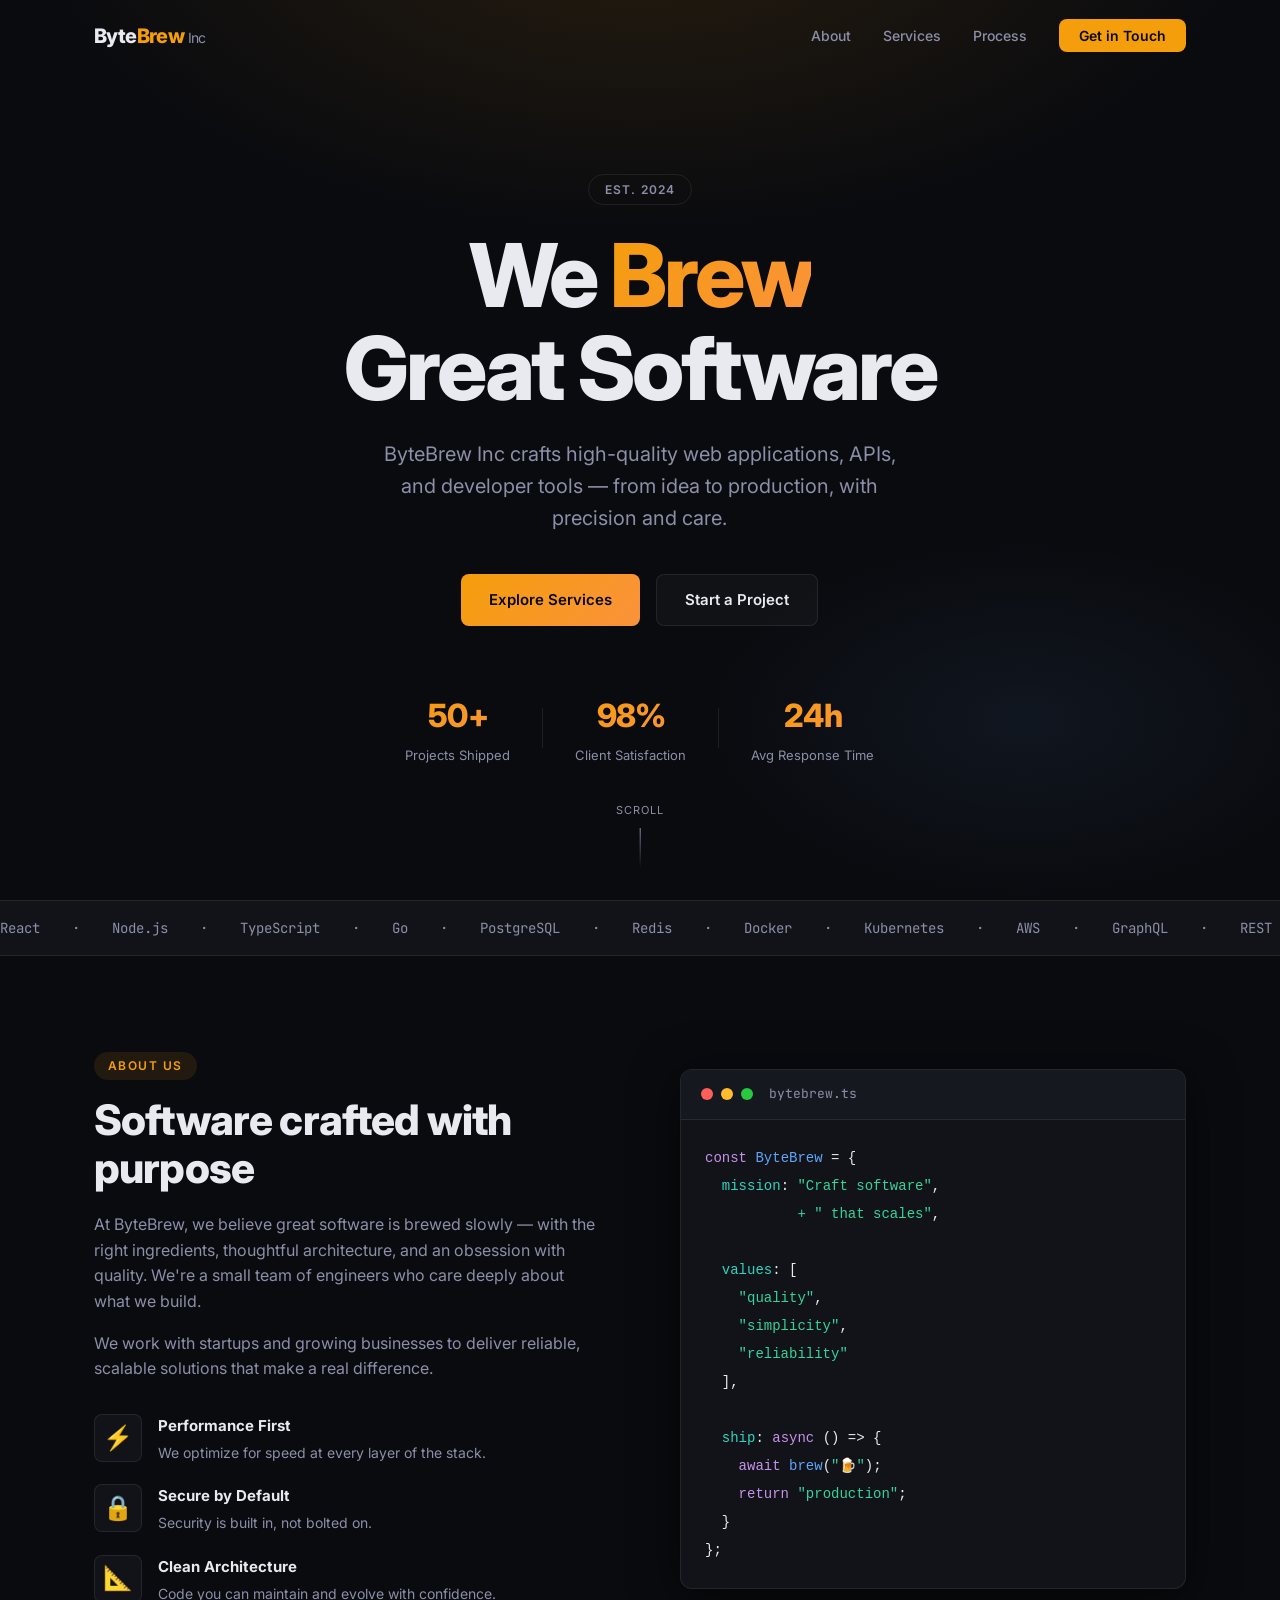
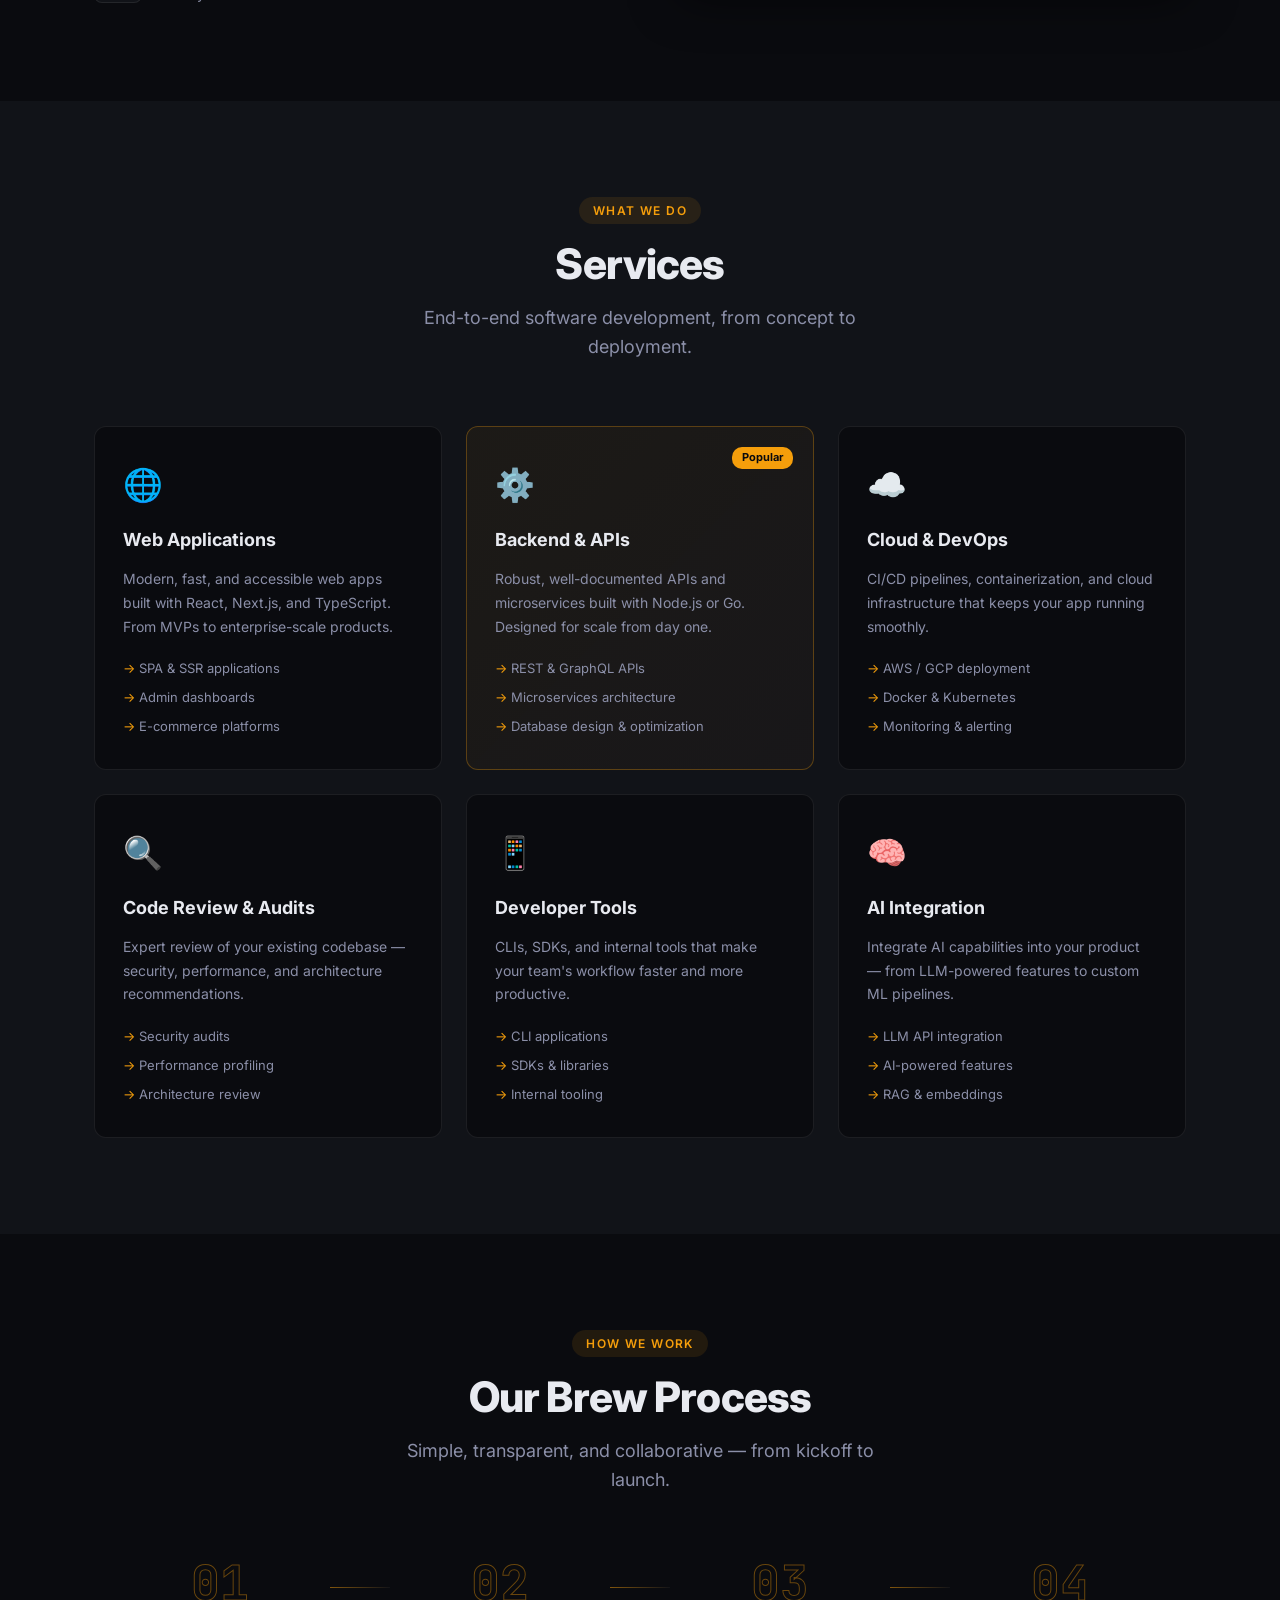
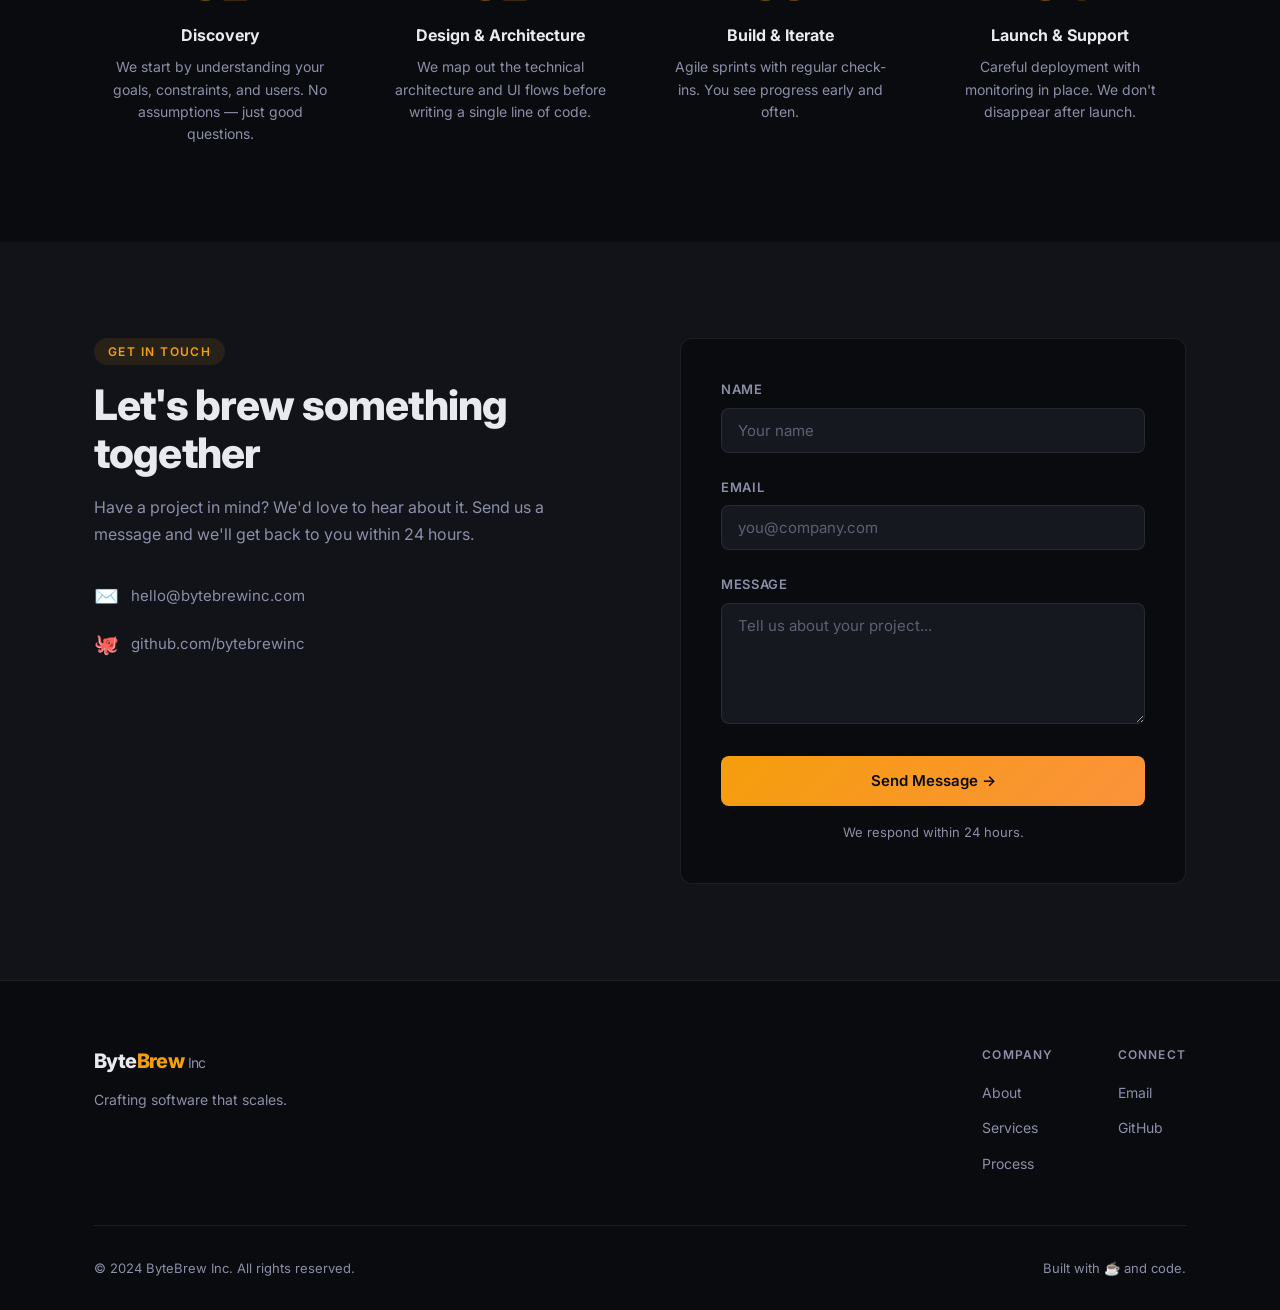
==== index.html @ 9d3415c4 "Add favicon, 404 page, OG tags, sitemap, robots.txt - SVG favicon with ByteBrew B+drop logo - Custom" ====
<!DOCTYPE html>
<html lang="en">
<head>
  <meta charset="UTF-8" />
  <meta name="viewport" content="width=device-width, initial-scale=1.0" />
  <meta name="description" content="ByteBrew Inc — Crafting software that scales. We build modern web applications, APIs, and developer tools." />
  <title>ByteBrew Inc — Crafting Software That Scales</title>

  <!-- Open Graph / Social sharing -->
  <meta property="og:type" content="website" />
  <meta property="og:url" content="https://bytebrewinc.com/" />
  <meta property="og:title" content="ByteBrew Inc — Crafting Software That Scales" />
  <meta property="og:description" content="We build modern web applications, APIs, and developer tools — from idea to production, with precision and care." />
  <meta property="og:image" content="https://bytebrewinc.com/assets/images/og-image.png" />

  <!-- Twitter Card -->
  <meta name="twitter:card" content="summary_large_image" />
  <meta name="twitter:title" content="ByteBrew Inc — Crafting Software That Scales" />
  <meta name="twitter:description" content="We build modern web applications, APIs, and developer tools." />
  <meta name="twitter:image" content="https://bytebrewinc.com/assets/images/og-image.png" />

  <!-- Favicon (inline SVG as data URI) -->
  <link rel="icon" type="image/svg+xml" href="assets/images/favicon.svg" />

  <link rel="preconnect" href="https://fonts.googleapis.com" />
  <link rel="preconnect" href="https://fonts.gstatic.com" crossorigin />
  <link href="https://fonts.googleapis.com/css2?family=Inter:wght@300;400;500;600;700;800&family=JetBrains+Mono:wght@400;500&display=swap" rel="stylesheet" />
  <link rel="stylesheet" href="assets/css/style.css" />
</head>
<body>

  <!-- Navigation -->
  <nav class="nav" id="nav">
    <div class="nav__container">
      <a href="#" class="nav__logo">
        <span class="logo-byte">Byte</span><span class="logo-brew">Brew</span><span class="logo-inc"> Inc</span>
      </a>
      <button class="nav__toggle" id="navToggle" aria-label="Toggle menu">
        <span></span><span></span><span></span>
      </button>
      <ul class="nav__links" id="navLinks">
        <li><a href="#about">About</a></li>
        <li><a href="#services">Services</a></li>
        <li><a href="#process">Process</a></li>
        <li><a href="#contact" class="nav__cta">Get in Touch</a></li>
      </ul>
    </div>
  </nav>

  <!-- Hero -->
  <section class="hero" id="hero">
    <div class="hero__bg"></div>
    <div class="hero__container">
      <div class="hero__badge">Est. 2024</div>
      <h1 class="hero__title">
        We <span class="gradient-text">Brew</span><br />
        Great Software
      </h1>
      <p class="hero__subtitle">
        ByteBrew Inc crafts high-quality web applications, APIs, and developer
        tools — from idea to production, with precision and care.
      </p>
      <div class="hero__actions">
        <a href="#services" class="btn btn--primary">Explore Services</a>
        <a href="#contact" class="btn btn--ghost">Start a Project</a>
      </div>
      <div class="hero__stats">
        <div class="stat">
          <span class="stat__value">50+</span>
          <span class="stat__label">Projects Shipped</span>
        </div>
        <div class="stat__divider"></div>
        <div class="stat">
          <span class="stat__value">98%</span>
          <span class="stat__label">Client Satisfaction</span>
        </div>
        <div class="stat__divider"></div>
        <div class="stat">
          <span class="stat__value">24h</span>
          <span class="stat__label">Avg Response Time</span>
        </div>
      </div>
    </div>
    <div class="hero__scroll">
      <span>Scroll</span>
      <div class="scroll-line"></div>
    </div>
  </section>

  <!-- Marquee -->
  <div class="marquee">
    <div class="marquee__track">
      <span>React</span><span>·</span>
      <span>Node.js</span><span>·</span>
      <span>TypeScript</span><span>·</span>
      <span>Go</span><span>·</span>
      <span>PostgreSQL</span><span>·</span>
      <span>Redis</span><span>·</span>
      <span>Docker</span><span>·</span>
      <span>Kubernetes</span><span>·</span>
      <span>AWS</span><span>·</span>
      <span>GraphQL</span><span>·</span>
      <span>REST APIs</span><span>·</span>
      <span>Next.js</span><span>·</span>
      <span>React</span><span>·</span>
      <span>Node.js</span><span>·</span>
      <span>TypeScript</span><span>·</span>
      <span>Go</span><span>·</span>
      <span>PostgreSQL</span><span>·</span>
      <span>Redis</span><span>·</span>
      <span>Docker</span><span>·</span>
      <span>Kubernetes</span><span>·</span>
      <span>AWS</span><span>·</span>
      <span>GraphQL</span><span>·</span>
      <span>REST APIs</span><span>·</span>
      <span>Next.js</span><span>·</span>
    </div>
  </div>

  <!-- About -->
  <section class="about section" id="about">
    <div class="container">
      <div class="about__grid">
        <div class="about__content">
          <div class="section-tag">About Us</div>
          <h2 class="section-title">Software crafted with purpose</h2>
          <p class="about__text">
            At ByteBrew, we believe great software is brewed slowly — with the right
            ingredients, thoughtful architecture, and an obsession with quality. We're
            a small team of engineers who care deeply about what we build.
          </p>
          <p class="about__text">
            We work with startups and growing businesses to deliver reliable, scalable
            solutions that make a real difference.
          </p>
          <div class="about__values">
            <div class="value">
              <div class="value__icon">⚡</div>
              <div>
                <strong>Performance First</strong>
                <p>We optimize for speed at every layer of the stack.</p>
              </div>
            </div>
            <div class="value">
              <div class="value__icon">🔒</div>
              <div>
                <strong>Secure by Default</strong>
                <p>Security is built in, not bolted on.</p>
              </div>
            </div>
            <div class="value">
              <div class="value__icon">📐</div>
              <div>
                <strong>Clean Architecture</strong>
                <p>Code you can maintain and evolve with confidence.</p>
              </div>
            </div>
          </div>
        </div>
        <div class="about__visual">
          <div class="code-card">
            <div class="code-card__header">
              <span class="dot dot--red"></span>
              <span class="dot dot--yellow"></span>
              <span class="dot dot--green"></span>
              <span class="code-card__title">bytebrew.ts</span>
            </div>
            <pre class="code-card__body"><code><span class="c-purple">const</span> <span class="c-blue">ByteBrew</span> <span class="c-white">= {</span>
  <span class="c-teal">mission</span><span class="c-white">:</span> <span class="c-green">"Craft software"</span><span class="c-white">,</span>
         <span class="c-green">  + " that scales"</span><span class="c-white">,</span>

  <span class="c-teal">values</span><span class="c-white">: [</span>
    <span class="c-green">"quality"</span><span class="c-white">,</span>
    <span class="c-green">"simplicity"</span><span class="c-white">,</span>
    <span class="c-green">"reliability"</span>
  <span class="c-white">],</span>

  <span class="c-teal">ship</span><span class="c-white">:</span> <span class="c-purple">async</span> <span class="c-white">() =&gt; {</span>
    <span class="c-purple">await</span> <span class="c-blue">brew</span><span class="c-white">(</span><span class="c-green">"🍺"</span><span class="c-white">);</span>
    <span class="c-purple">return</span> <span class="c-green">"production"</span><span class="c-white">;</span>
  <span class="c-white">}</span>
<span class="c-white">};</span></code></pre>
          </div>
        </div>
      </div>
    </div>
  </section>

  <!-- Services -->
  <section class="services section" id="services">
    <div class="container">
      <div class="section-header">
        <div class="section-tag">What We Do</div>
        <h2 class="section-title">Services</h2>
        <p class="section-subtitle">End-to-end software development, from concept to deployment.</p>
      </div>
      <div class="services__grid">
        <div class="service-card">
          <div class="service-card__icon">🌐</div>
          <h3>Web Applications</h3>
          <p>Modern, fast, and accessible web apps built with React, Next.js, and TypeScript. From MVPs to enterprise-scale products.</p>
          <ul class="service-card__list">
            <li>SPA &amp; SSR applications</li>
            <li>Admin dashboards</li>
            <li>E-commerce platforms</li>
          </ul>
        </div>
        <div class="service-card service-card--featured">
          <div class="service-card__badge">Popular</div>
          <div class="service-card__icon">⚙️</div>
          <h3>Backend &amp; APIs</h3>
          <p>Robust, well-documented APIs and microservices built with Node.js or Go. Designed for scale from day one.</p>
          <ul class="service-card__list">
            <li>REST &amp; GraphQL APIs</li>
            <li>Microservices architecture</li>
            <li>Database design &amp; optimization</li>
          </ul>
        </div>
        <div class="service-card">
          <div class="service-card__icon">☁️</div>
          <h3>Cloud &amp; DevOps</h3>
          <p>CI/CD pipelines, containerization, and cloud infrastructure that keeps your app running smoothly.</p>
          <ul class="service-card__list">
            <li>AWS / GCP deployment</li>
            <li>Docker &amp; Kubernetes</li>
            <li>Monitoring &amp; alerting</li>
          </ul>
        </div>
        <div class="service-card">
          <div class="service-card__icon">🔍</div>
          <h3>Code Review &amp; Audits</h3>
          <p>Expert review of your existing codebase — security, performance, and architecture recommendations.</p>
          <ul class="service-card__list">
            <li>Security audits</li>
            <li>Performance profiling</li>
            <li>Architecture review</li>
          </ul>
        </div>
        <div class="service-card">
          <div class="service-card__icon">📱</div>
          <h3>Developer Tools</h3>
          <p>CLIs, SDKs, and internal tools that make your team's workflow faster and more productive.</p>
          <ul class="service-card__list">
            <li>CLI applications</li>
            <li>SDKs &amp; libraries</li>
            <li>Internal tooling</li>
          </ul>
        </div>
        <div class="service-card">
          <div class="service-card__icon">🧠</div>
          <h3>AI Integration</h3>
          <p>Integrate AI capabilities into your product — from LLM-powered features to custom ML pipelines.</p>
          <ul class="service-card__list">
            <li>LLM API integration</li>
            <li>AI-powered features</li>
            <li>RAG &amp; embeddings</li>
          </ul>
        </div>
      </div>
    </div>
  </section>

  <!-- Process -->
  <section class="process section" id="process">
    <div class="container">
      <div class="section-header">
        <div class="section-tag">How We Work</div>
        <h2 class="section-title">Our Brew Process</h2>
        <p class="section-subtitle">Simple, transparent, and collaborative — from kickoff to launch.</p>
      </div>
      <div class="process__steps">
        <div class="process__step">
          <div class="step__number">01</div>
          <div class="step__content">
            <h3>Discovery</h3>
            <p>We start by understanding your goals, constraints, and users. No assumptions — just good questions.</p>
          </div>
        </div>
        <div class="process__connector"></div>
        <div class="process__step">
          <div class="step__number">02</div>
          <div class="step__content">
            <h3>Design &amp; Architecture</h3>
            <p>We map out the technical architecture and UI flows before writing a single line of code.</p>
          </div>
        </div>
        <div class="process__connector"></div>
        <div class="process__step">
          <div class="step__number">03</div>
          <div class="step__content">
            <h3>Build &amp; Iterate</h3>
            <p>Agile sprints with regular check-ins. You see progress early and often.</p>
          </div>
        </div>
        <div class="process__connector"></div>
        <div class="process__step">
          <div class="step__number">04</div>
          <div class="step__content">
            <h3>Launch &amp; Support</h3>
            <p>Careful deployment with monitoring in place. We don't disappear after launch.</p>
          </div>
        </div>
      </div>
    </div>
  </section>

  <!-- Contact -->
  <section class="contact section" id="contact">
    <div class="container">
      <div class="contact__grid">
        <div class="contact__content">
          <div class="section-tag">Get In Touch</div>
          <h2 class="section-title">Let's brew something together</h2>
          <p>Have a project in mind? We'd love to hear about it. Send us a message and we'll get back to you within 24 hours.</p>
          <div class="contact__links">
            <a href="mailto:hello@bytebrewinc.com" class="contact__link">
              <span class="contact__link-icon">✉️</span>
              hello@bytebrewinc.com
            </a>
            <a href="https://github.com/bytebrewinc" class="contact__link" target="_blank" rel="noopener">
              <span class="contact__link-icon">🐙</span>
              github.com/bytebrewinc
            </a>
          </div>
        </div>
        <form class="contact__form" id="contactForm">
          <div class="form-group">
            <label for="name">Name</label>
            <input type="text" id="name" name="name" placeholder="Your name" required />
          </div>
          <div class="form-group">
            <label for="email">Email</label>
            <input type="email" id="email" name="email" placeholder="you@company.com" required />
          </div>
          <div class="form-group">
            <label for="message">Message</label>
            <textarea id="message" name="message" rows="5" placeholder="Tell us about your project..." required></textarea>
          </div>
          <button type="submit" class="btn btn--primary btn--full">Send Message →</button>
          <p class="form-note">We respond within 24 hours.</p>
        </form>
      </div>
    </div>
  </section>

  <!-- Footer -->
  <footer class="footer">
    <div class="container">
      <div class="footer__top">
        <div class="footer__brand">
          <a href="#" class="nav__logo">
            <span class="logo-byte">Byte</span><span class="logo-brew">Brew</span><span class="logo-inc"> Inc</span>
          </a>
          <p>Crafting software that scales.</p>
        </div>
        <div class="footer__links">
          <div class="footer__col">
            <h4>Company</h4>
            <ul>
              <li><a href="#about">About</a></li>
              <li><a href="#services">Services</a></li>
              <li><a href="#process">Process</a></li>
            </ul>
          </div>
          <div class="footer__col">
            <h4>Connect</h4>
            <ul>
              <li><a href="mailto:hello@bytebrewinc.com">Email</a></li>
              <li><a href="https://github.com/bytebrewinc" target="_blank" rel="noopener">GitHub</a></li>
            </ul>
          </div>
        </div>
      </div>
      <div class="footer__bottom">
        <p>© 2024 ByteBrew Inc. All rights reserved.</p>
        <p>Built with ☕ and code.</p>
      </div>
    </div>
  </footer>

  <script src="assets/js/main.js"></script>
</body>
</html>
---- assets/css/style.css ----
/* ============================================================
   ByteBrew Inc — Main Stylesheet
   ============================================================ */

:root {
  --bg:        #0a0b0f;
  --bg-card:   #111318;
  --bg-card2:  #16181f;
  --border:    rgba(255,255,255,0.08);
  --border-hover: rgba(255,255,255,0.16);
  --text:      #e8eaf0;
  --text-muted: #8b8fa8;
  --accent:    #f59e0b;
  --accent2:   #fb923c;
  --blue:      #60a5fa;
  --purple:    #a78bfa;
  --green:     #34d399;
  --teal:      #2dd4bf;

  --font:      'Inter', sans-serif;
  --mono:      'JetBrains Mono', monospace;

  --radius:    12px;
  --radius-sm: 8px;
  --shadow:    0 4px 24px rgba(0,0,0,0.4);
  --shadow-lg: 0 8px 48px rgba(0,0,0,0.6);

  --nav-h:     72px;
}

/* ── Reset ─────────────────────────────────────────────── */
*, *::before, *::after { box-sizing: border-box; margin: 0; padding: 0; }
html { scroll-behavior: smooth; font-size: 16px; }
body {
  background: var(--bg);
  color: var(--text);
  font-family: var(--font);
  line-height: 1.6;
  overflow-x: hidden;
}
a { color: inherit; text-decoration: none; }
img { max-width: 100%; display: block; }
ul { list-style: none; }
button { cursor: pointer; border: none; background: none; font: inherit; }

/* ── Layout ─────────────────────────────────────────────── */
.container {
  max-width: 1140px;
  margin: 0 auto;
  padding: 0 24px;
}

.section { padding: 96px 0; }

.section-header {
  text-align: center;
  margin-bottom: 64px;
}

.section-tag {
  display: inline-block;
  font-size: 12px;
  font-weight: 600;
  letter-spacing: 0.12em;
  text-transform: uppercase;
  color: var(--accent);
  background: rgba(245,158,11,0.1);
  padding: 4px 14px;
  border-radius: 20px;
  margin-bottom: 16px;
}

.section-title {
  font-size: clamp(28px, 4vw, 42px);
  font-weight: 800;
  line-height: 1.15;
  letter-spacing: -0.02em;
  margin-bottom: 16px;
}

.section-subtitle {
  font-size: 18px;
  color: var(--text-muted);
  max-width: 520px;
  margin: 0 auto;
}

/* ── Gradient text ──────────────────────────────────────── */
.gradient-text {
  background: linear-gradient(135deg, var(--accent), var(--accent2));
  -webkit-background-clip: text;
  -webkit-text-fill-color: transparent;
  background-clip: text;
}

/* ── Buttons ────────────────────────────────────────────── */
.btn {
  display: inline-flex;
  align-items: center;
  gap: 8px;
  padding: 13px 28px;
  border-radius: var(--radius-sm);
  font-weight: 600;
  font-size: 15px;
  transition: all 0.2s ease;
  white-space: nowrap;
}

.btn--primary {
  background: linear-gradient(135deg, var(--accent), var(--accent2));
  color: #0a0b0f;
}
.btn--primary:hover { transform: translateY(-2px); box-shadow: 0 8px 24px rgba(245,158,11,0.35); }

.btn--ghost {
  border: 1px solid var(--border);
  color: var(--text);
  background: rgba(255,255,255,0.03);
}
.btn--ghost:hover { border-color: var(--border-hover); background: rgba(255,255,255,0.06); }

.btn--full { width: 100%; justify-content: center; }

/* ── Navigation ─────────────────────────────────────────── */
.nav {
  position: fixed;
  top: 0; left: 0; right: 0;
  height: var(--nav-h);
  z-index: 100;
  transition: background 0.3s, backdrop-filter 0.3s, border-color 0.3s;
  border-bottom: 1px solid transparent;
}

.nav.scrolled {
  background: rgba(10,11,15,0.85);
  backdrop-filter: blur(16px);
  border-color: var(--border);
}

.nav__container {
  display: flex;
  align-items: center;
  justify-content: space-between;
  height: 100%;
  max-width: 1140px;
  margin: 0 auto;
  padding: 0 24px;
}

.nav__logo {
  font-size: 20px;
  font-weight: 800;
  letter-spacing: -0.03em;
}
.logo-byte { color: var(--text); }
.logo-brew { color: var(--accent); }
.logo-inc  { color: var(--text-muted); font-weight: 400; font-size: 14px; }

.nav__links {
  display: flex;
  align-items: center;
  gap: 32px;
}

.nav__links a {
  font-size: 14px;
  font-weight: 500;
  color: var(--text-muted);
  transition: color 0.2s;
}
.nav__links a:hover { color: var(--text); }

.nav__cta {
  background: var(--accent) !important;
  color: #0a0b0f !important;
  padding: 8px 20px;
  border-radius: var(--radius-sm);
  font-weight: 600 !important;
}
.nav__cta:hover { opacity: 0.9; }

.nav__toggle {
  display: none;
  flex-direction: column;
  gap: 5px;
  padding: 4px;
}
.nav__toggle span {
  display: block;
  width: 24px;
  height: 2px;
  background: var(--text);
  border-radius: 2px;
  transition: all 0.3s;
}

/* ── Hero ───────────────────────────────────────────────── */
.hero {
  position: relative;
  min-height: 100vh;
  display: flex;
  flex-direction: column;
  justify-content: center;
  padding: calc(var(--nav-h) + 48px) 24px 80px;
  overflow: hidden;
}

.hero__bg {
  position: absolute;
  inset: 0;
  background:
    radial-gradient(ellipse 80% 60% at 50% -10%, rgba(245,158,11,0.12) 0%, transparent 60%),
    radial-gradient(ellipse 50% 40% at 80% 80%, rgba(96,165,250,0.07) 0%, transparent 50%);
  pointer-events: none;
}

.hero__container {
  max-width: 760px;
  margin: 0 auto;
  text-align: center;
  position: relative;
  z-index: 1;
}

.hero__badge {
  display: inline-block;
  font-size: 12px;
  font-weight: 600;
  letter-spacing: 0.1em;
  text-transform: uppercase;
  color: var(--text-muted);
  border: 1px solid var(--border);
  padding: 5px 16px;
  border-radius: 20px;
  margin-bottom: 24px;
}

.hero__title {
  font-size: clamp(48px, 8vw, 88px);
  font-weight: 800;
  line-height: 1.05;
  letter-spacing: -0.04em;
  margin-bottom: 24px;
}

.hero__subtitle {
  font-size: clamp(16px, 2vw, 20px);
  color: var(--text-muted);
  max-width: 520px;
  margin: 0 auto 40px;
}

.hero__actions {
  display: flex;
  gap: 16px;
  justify-content: center;
  flex-wrap: wrap;
  margin-bottom: 64px;
}

.hero__stats {
  display: flex;
  align-items: center;
  justify-content: center;
  gap: 32px;
  flex-wrap: wrap;
}

.stat { text-align: center; }
.stat__value {
  display: block;
  font-size: 32px;
  font-weight: 800;
  letter-spacing: -0.03em;
  background: linear-gradient(135deg, var(--accent), var(--accent2));
  -webkit-background-clip: text;
  -webkit-text-fill-color: transparent;
  background-clip: text;
}
.stat__label {
  display: block;
  font-size: 13px;
  color: var(--text-muted);
  margin-top: 4px;
}
.stat__divider {
  width: 1px;
  height: 40px;
  background: var(--border);
}

.hero__scroll {
  position: absolute;
  bottom: 32px;
  left: 50%;
  transform: translateX(-50%);
  display: flex;
  flex-direction: column;
  align-items: center;
  gap: 8px;
  color: var(--text-muted);
  font-size: 11px;
  letter-spacing: 0.1em;
  text-transform: uppercase;
}
.scroll-line {
  width: 1px;
  height: 40px;
  background: linear-gradient(to bottom, var(--text-muted), transparent);
  animation: scrollPulse 2s ease-in-out infinite;
}
@keyframes scrollPulse {
  0%, 100% { opacity: 0.3; transform: scaleY(1); }
  50% { opacity: 1; transform: scaleY(1.2); }
}

/* ── Marquee ────────────────────────────────────────────── */
.marquee {
  overflow: hidden;
  border-top: 1px solid var(--border);
  border-bottom: 1px solid var(--border);
  padding: 16px 0;
  background: var(--bg-card);
}

.marquee__track {
  display: flex;
  gap: 32px;
  width: max-content;
  animation: marquee 25s linear infinite;
  font-family: var(--mono);
  font-size: 14px;
  color: var(--text-muted);
}
.marquee__track span { white-space: nowrap; }

@keyframes marquee {
  from { transform: translateX(0); }
  to   { transform: translateX(-50%); }
}

/* ── About ──────────────────────────────────────────────── */
.about { background: var(--bg); }

.about__grid {
  display: grid;
  grid-template-columns: 1fr 1fr;
  gap: 80px;
  align-items: center;
}

.about__content .section-tag { margin-bottom: 16px; }
.about__content .section-title { margin-bottom: 20px; }

.about__text {
  color: var(--text-muted);
  margin-bottom: 16px;
  font-size: 16px;
}

.about__values {
  display: flex;
  flex-direction: column;
  gap: 20px;
  margin-top: 32px;
}

.value {
  display: flex;
  gap: 16px;
  align-items: flex-start;
}
.value__icon {
  font-size: 24px;
  flex-shrink: 0;
  width: 48px;
  height: 48px;
  background: var(--bg-card);
  border: 1px solid var(--border);
  border-radius: var(--radius-sm);
  display: flex;
  align-items: center;
  justify-content: center;
}
.value strong { display: block; margin-bottom: 4px; font-size: 15px; }
.value p { font-size: 14px; color: var(--text-muted); }

/* Code card */
.code-card {
  background: var(--bg-card);
  border: 1px solid var(--border);
  border-radius: var(--radius);
  overflow: hidden;
  box-shadow: var(--shadow-lg);
  font-family: var(--mono);
}

.code-card__header {
  display: flex;
  align-items: center;
  gap: 8px;
  padding: 14px 20px;
  background: var(--bg-card2);
  border-bottom: 1px solid var(--border);
}
.dot {
  width: 12px; height: 12px;
  border-radius: 50%;
}
.dot--red    { background: #ff5f57; }
.dot--yellow { background: #febc2e; }
.dot--green  { background: #28c840; }

.code-card__title {
  margin-left: 8px;
  font-size: 13px;
  color: var(--text-muted);
}

.code-card__body {
  padding: 24px;
  font-size: 14px;
  line-height: 2;
  overflow-x: auto;
}
code { white-space: pre; }
.c-white  { color: #e8eaf0; }
.c-purple { color: #c792ea; }
.c-blue   { color: var(--blue); }
.c-teal   { color: var(--teal); }
.c-green  { color: var(--green); }

/* ── Services ───────────────────────────────────────────── */
.services { background: var(--bg-card); }

.services__grid {
  display: grid;
  grid-template-columns: repeat(3, 1fr);
  gap: 24px;
}

.service-card {
  position: relative;
  background: var(--bg);
  border: 1px solid var(--border);
  border-radius: var(--radius);
  padding: 32px 28px;
  transition: border-color 0.2s, transform 0.2s, box-shadow 0.2s;
}
.service-card:hover {
  border-color: var(--border-hover);
  transform: translateY(-4px);
  box-shadow: var(--shadow);
}
.service-card--featured {
  border-color: rgba(245,158,11,0.3);
  background: linear-gradient(135deg, rgba(245,158,11,0.05), rgba(251,146,60,0.03));
}

.service-card__badge {
  position: absolute;
  top: 20px; right: 20px;
  background: var(--accent);
  color: #0a0b0f;
  font-size: 11px;
  font-weight: 700;
  padding: 2px 10px;
  border-radius: 10px;
}

.service-card__icon {
  font-size: 32px;
  margin-bottom: 16px;
}

.service-card h3 {
  font-size: 18px;
  font-weight: 700;
  margin-bottom: 12px;
}

.service-card p {
  font-size: 14px;
  color: var(--text-muted);
  margin-bottom: 20px;
  line-height: 1.7;
}

.service-card__list {
  display: flex;
  flex-direction: column;
  gap: 8px;
}
.service-card__list li {
  font-size: 13px;
  color: var(--text-muted);
  padding-left: 16px;
  position: relative;
}
.service-card__list li::before {
  content: '→';
  position: absolute;
  left: 0;
  color: var(--accent);
}

/* ── Process ────────────────────────────────────────────── */
.process { background: var(--bg); }

.process__steps {
  display: flex;
  align-items: flex-start;
  gap: 0;
  justify-content: center;
}

.process__step {
  flex: 1;
  max-width: 220px;
  text-align: center;
}

.step__number {
  font-family: var(--mono);
  font-size: 48px;
  font-weight: 700;
  color: transparent;
  -webkit-text-stroke: 1px rgba(245,158,11,0.4);
  line-height: 1;
  margin-bottom: 16px;
}

.step__content h3 {
  font-size: 16px;
  font-weight: 700;
  margin-bottom: 8px;
}
.step__content p {
  font-size: 14px;
  color: var(--text-muted);
  line-height: 1.6;
}

.process__connector {
  flex: 0 0 60px;
  height: 1px;
  background: linear-gradient(to right, var(--accent), var(--border));
  margin-top: 28px;
  opacity: 0.5;
}

/* ── Contact ────────────────────────────────────────────── */
.contact { background: var(--bg-card); }

.contact__grid {
  display: grid;
  grid-template-columns: 1fr 1fr;
  gap: 80px;
  align-items: start;
}

.contact__content .section-title { margin-bottom: 16px; }
.contact__content p {
  color: var(--text-muted);
  margin-bottom: 32px;
  font-size: 16px;
  line-height: 1.7;
}

.contact__links {
  display: flex;
  flex-direction: column;
  gap: 16px;
}

.contact__link {
  display: flex;
  align-items: center;
  gap: 12px;
  color: var(--text-muted);
  font-size: 15px;
  transition: color 0.2s;
}
.contact__link:hover { color: var(--text); }
.contact__link-icon { font-size: 20px; }

/* Form */
.contact__form {
  background: var(--bg);
  border: 1px solid var(--border);
  border-radius: var(--radius);
  padding: 40px;
}

.form-group {
  margin-bottom: 24px;
}
.form-group label {
  display: block;
  font-size: 13px;
  font-weight: 600;
  color: var(--text-muted);
  margin-bottom: 8px;
  text-transform: uppercase;
  letter-spacing: 0.05em;
}
.form-group input,
.form-group textarea {
  width: 100%;
  background: var(--bg-card2);
  border: 1px solid var(--border);
  border-radius: var(--radius-sm);
  padding: 12px 16px;
  color: var(--text);
  font-family: var(--font);
  font-size: 15px;
  transition: border-color 0.2s;
  resize: vertical;
}
.form-group input:focus,
.form-group textarea:focus {
  outline: none;
  border-color: var(--accent);
}
.form-group input::placeholder,
.form-group textarea::placeholder {
  color: var(--text-muted);
  opacity: 0.6;
}

.form-note {
  text-align: center;
  font-size: 13px;
  color: var(--text-muted);
  margin-top: 16px;
}

/* ── Footer ─────────────────────────────────────────────── */
.footer {
  background: var(--bg);
  border-top: 1px solid var(--border);
  padding: 64px 0 32px;
}

.footer__top {
  display: flex;
  justify-content: space-between;
  align-items: flex-start;
  margin-bottom: 48px;
  gap: 40px;
  flex-wrap: wrap;
}

.footer__brand p {
  font-size: 14px;
  color: var(--text-muted);
  margin-top: 12px;
}

.footer__links {
  display: flex;
  gap: 64px;
}

.footer__col h4 {
  font-size: 12px;
  font-weight: 600;
  text-transform: uppercase;
  letter-spacing: 0.1em;
  color: var(--text-muted);
  margin-bottom: 16px;
}

.footer__col ul {
  display: flex;
  flex-direction: column;
  gap: 10px;
}

.footer__col a {
  font-size: 14px;
  color: var(--text-muted);
  transition: color 0.2s;
}
.footer__col a:hover { color: var(--text); }

.footer__bottom {
  display: flex;
  justify-content: space-between;
  align-items: center;
  padding-top: 32px;
  border-top: 1px solid var(--border);
  font-size: 13px;
  color: var(--text-muted);
  flex-wrap: wrap;
  gap: 8px;
}

/* ── Responsive ─────────────────────────────────────────── */
@media (max-width: 900px) {
  .services__grid { grid-template-columns: 1fr 1fr; }
  .about__grid { grid-template-columns: 1fr; gap: 48px; }
  .contact__grid { grid-template-columns: 1fr; gap: 48px; }
  .process__steps { flex-wrap: wrap; justify-content: center; }
  .process__connector { display: none; }
}

@media (max-width: 640px) {
  .section { padding: 64px 0; }
  .services__grid { grid-template-columns: 1fr; }
  .hero__title { font-size: 44px; }
  .nav__links {
    display: none;
    position: fixed;
    top: var(--nav-h);
    left: 0; right: 0;
    background: rgba(10,11,15,0.98);
    backdrop-filter: blur(16px);
    flex-direction: column;
    padding: 24px;
    gap: 24px;
    border-bottom: 1px solid var(--border);
  }
  .nav__links.open { display: flex; }
  .nav__toggle { display: flex; }
  .hero__stats { gap: 24px; }
  .stat__divider { display: none; }
  .footer__top { flex-direction: column; }
  .footer__links { gap: 32px; }
  .contact__form { padding: 24px; }
  .process__step { max-width: 180px; }
}

/* ── Fade-in animation ──────────────────────────────────── */
.fade-in {
  opacity: 0;
  transform: translateY(24px);
  transition: opacity 0.6s ease, transform 0.6s ease;
}
.fade-in.visible {
  opacity: 1;
  transform: translateY(0);
}
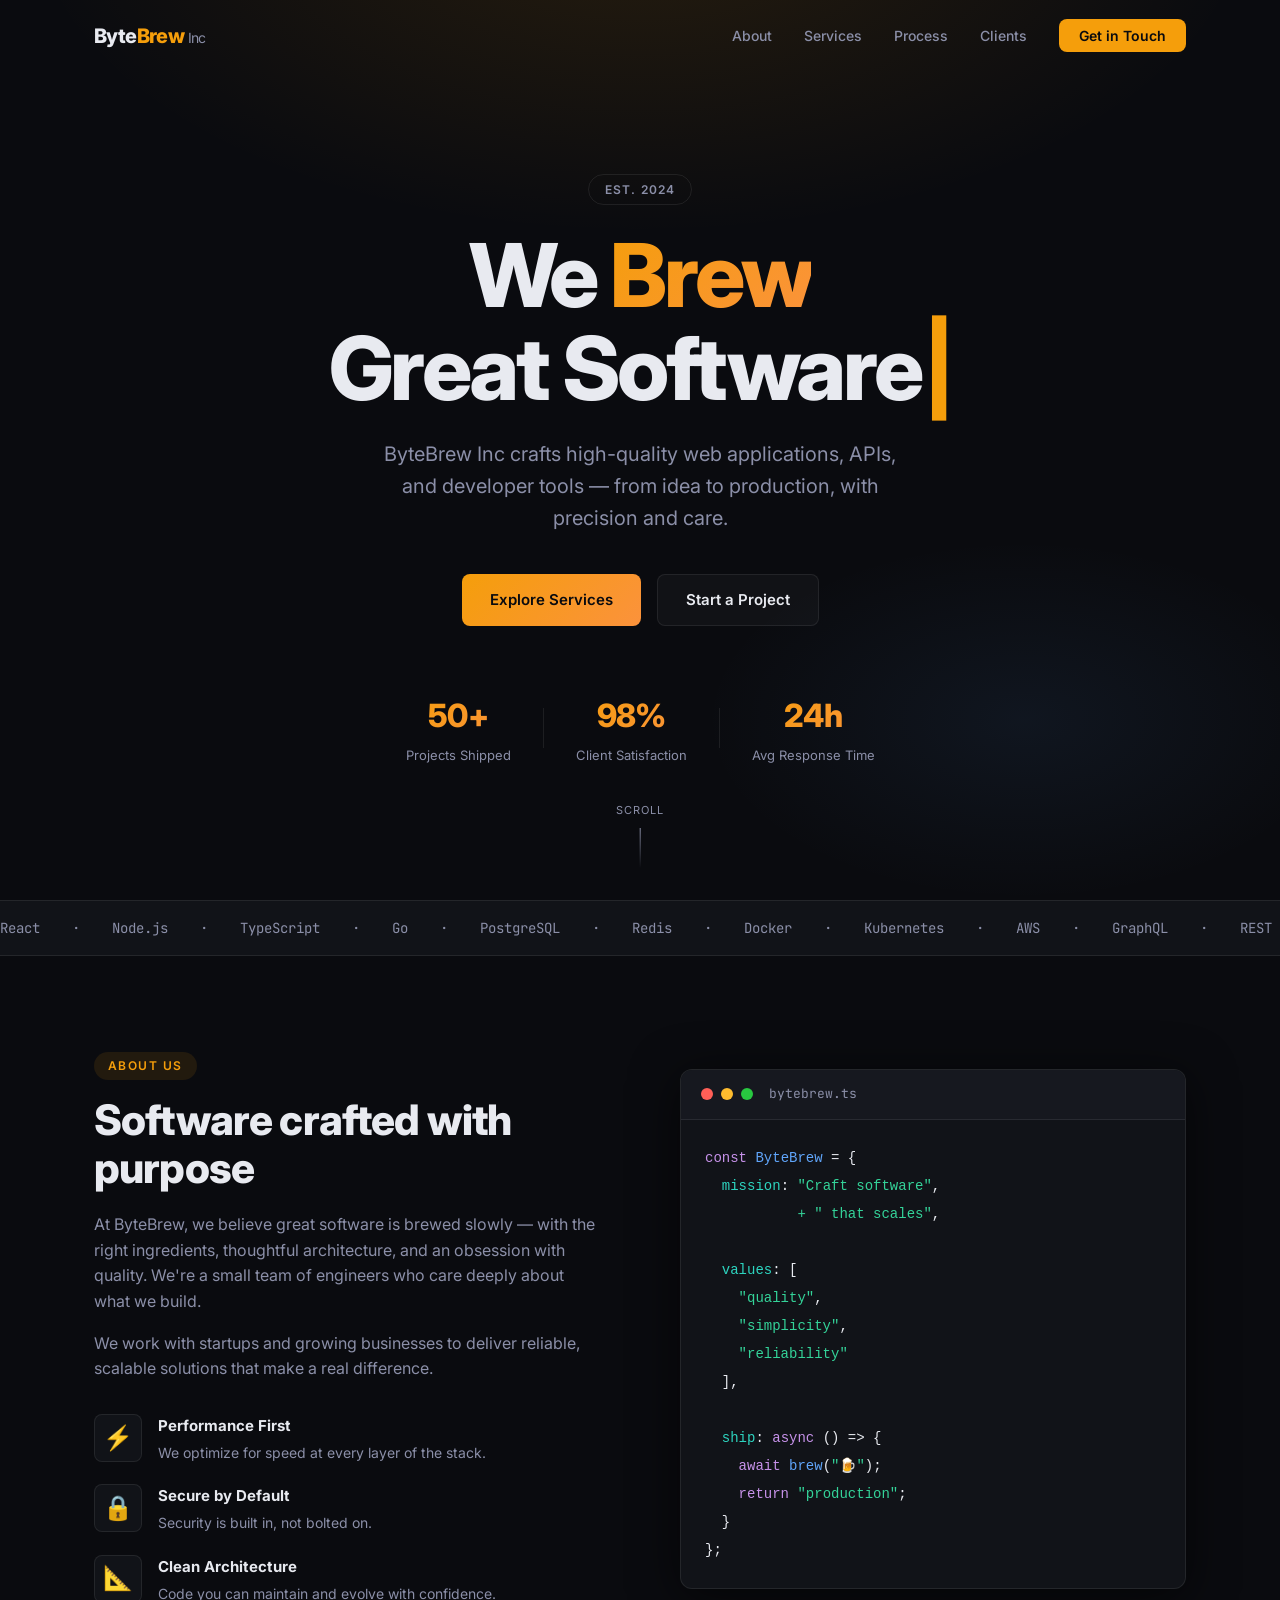
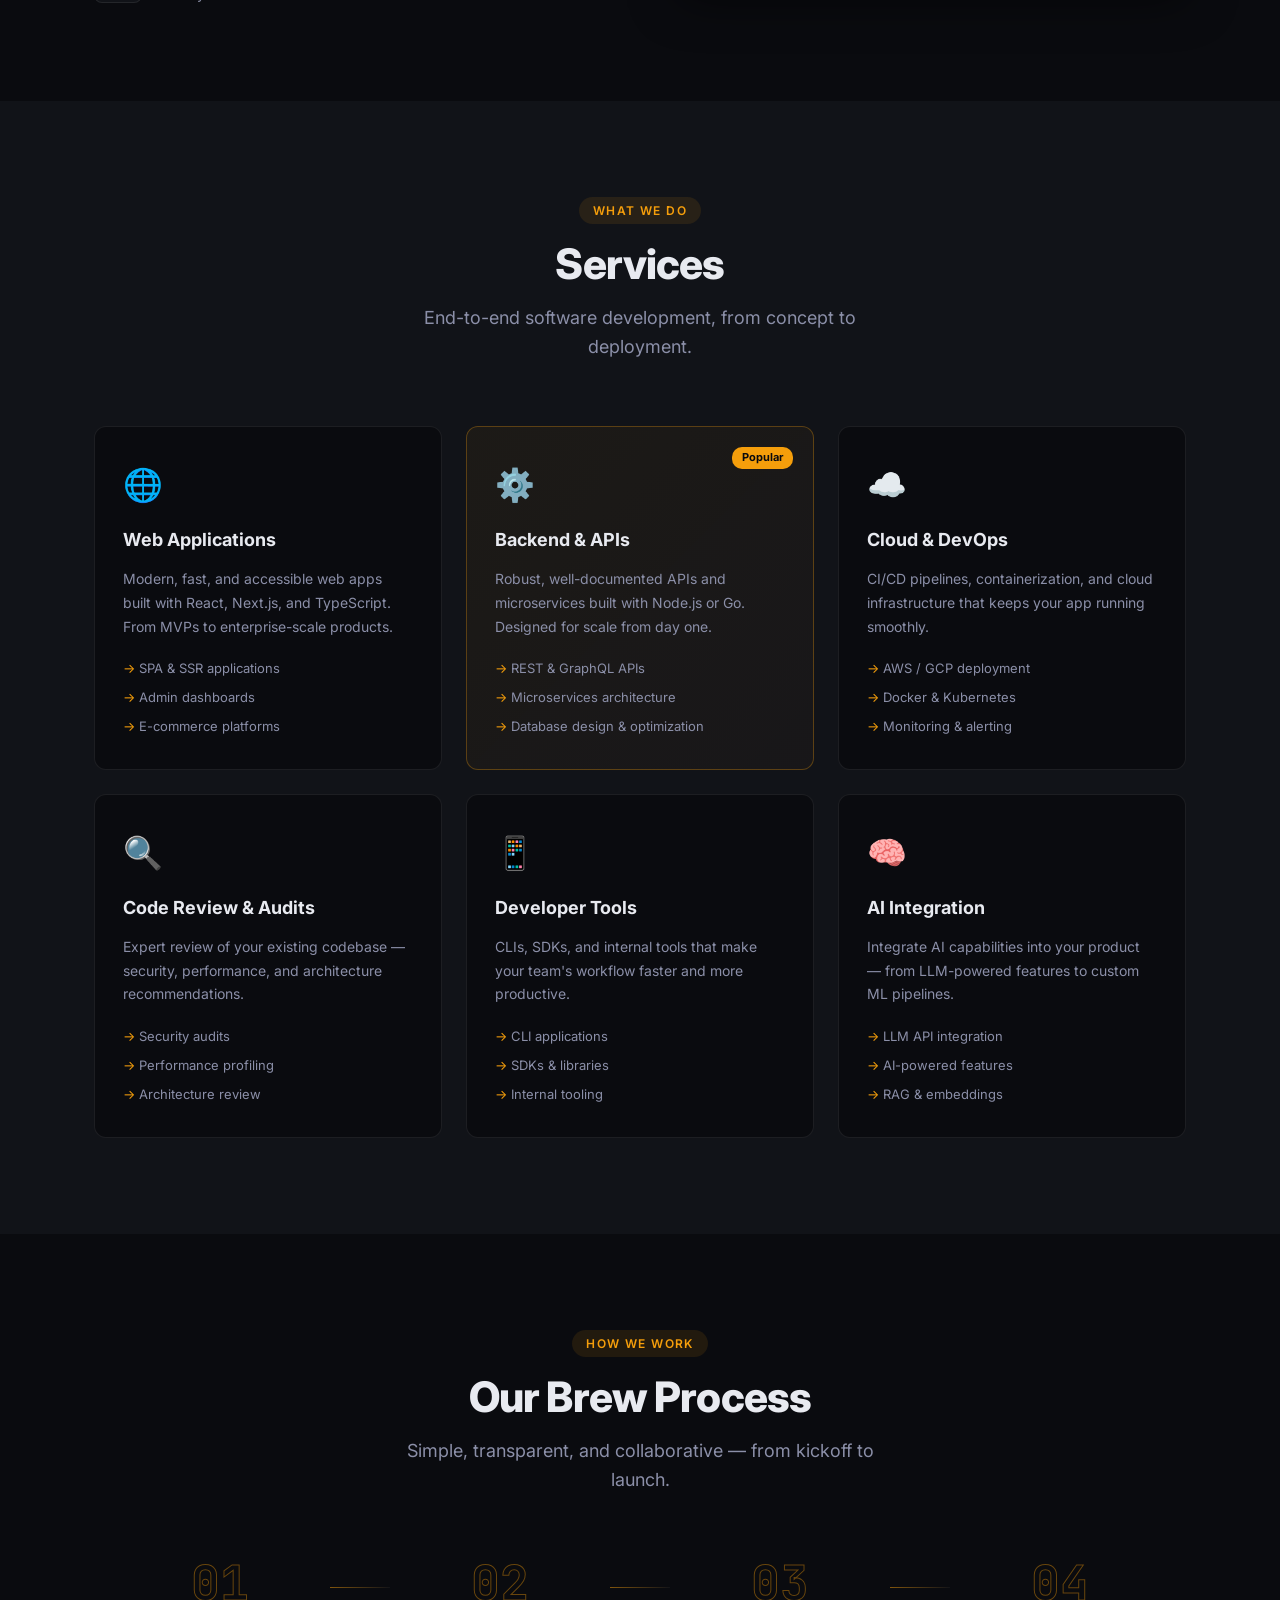
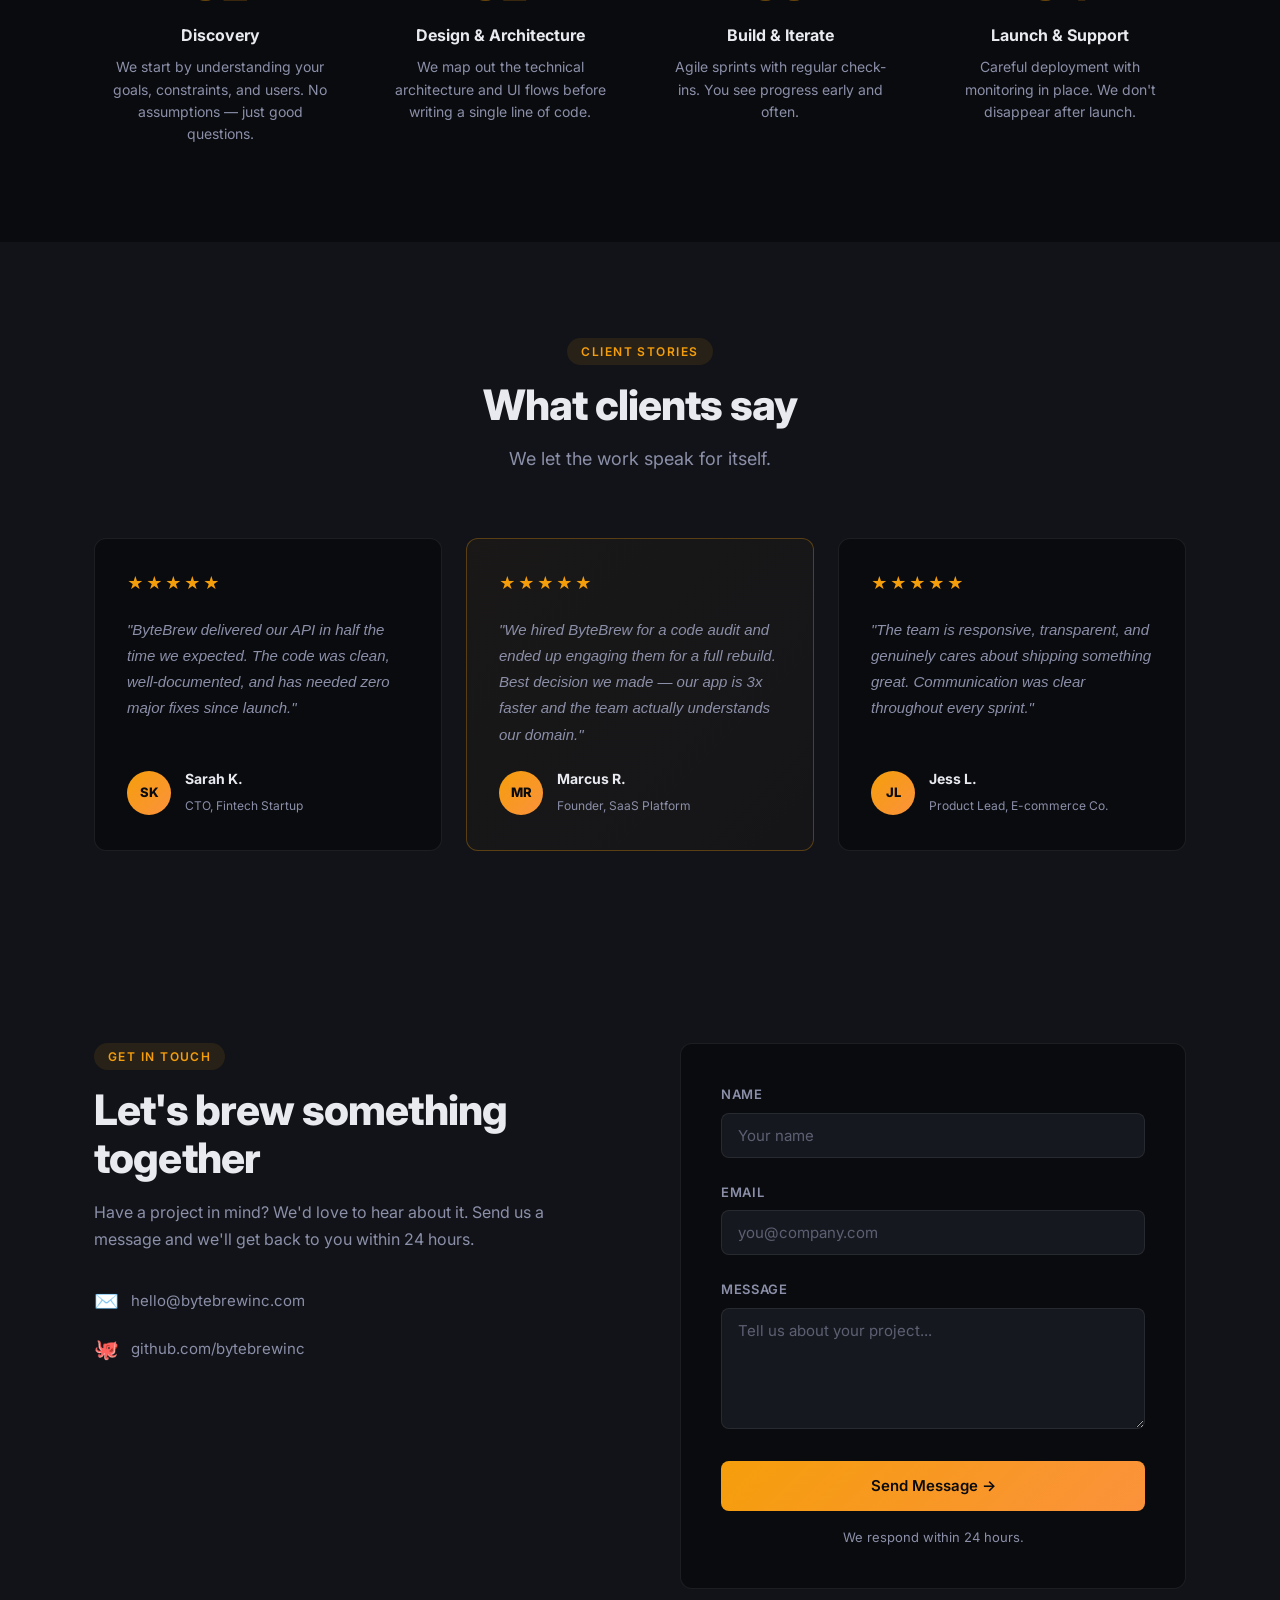
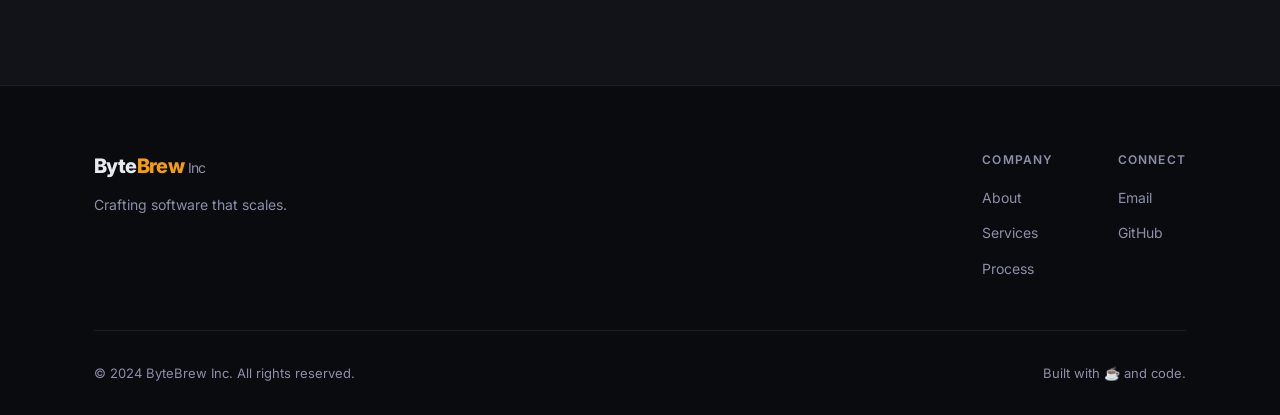
==== commit 730918bb: "Add testimonials section, typewriter hero, and CSS improvements - Testimonials section with 3 client" ====
--- a/index.html
+++ b/index.html
@@ -42,6 +42,7 @@
         <li><a href="#about">About</a></li>
         <li><a href="#services">Services</a></li>
         <li><a href="#process">Process</a></li>
+        <li><a href="#testimonials">Clients</a></li>
         <li><a href="#contact" class="nav__cta">Get in Touch</a></li>
       </ul>
     </div>
@@ -54,7 +55,7 @@
       <div class="hero__badge">Est. 2024</div>
       <h1 class="hero__title">
         We <span class="gradient-text">Brew</span><br />
-        Great Software
+        <span id="heroTyped" class="hero__typed"></span>
       </h1>
       <p class="hero__subtitle">
         ByteBrew Inc crafts high-quality web applications, APIs, and developer
@@ -304,6 +305,52 @@
     </div>
   </section>
 
+  <!-- Testimonials -->
+  <section class="testimonials section" id="testimonials">
+    <div class="container">
+      <div class="section-header">
+        <div class="section-tag">Client Stories</div>
+        <h2 class="section-title">What clients say</h2>
+        <p class="section-subtitle">We let the work speak for itself.</p>
+      </div>
+      <div class="testimonials__grid">
+        <div class="testimonial-card">
+          <div class="testimonial-card__stars">★★★★★</div>
+          <p class="testimonial-card__quote">"ByteBrew delivered our API in half the time we expected. The code was clean, well-documented, and has needed zero major fixes since launch."</p>
+          <div class="testimonial-card__author">
+            <div class="testimonial-card__avatar">SK</div>
+            <div>
+              <strong>Sarah K.</strong>
+              <span>CTO, Fintech Startup</span>
+            </div>
+          </div>
+        </div>
+        <div class="testimonial-card testimonial-card--featured">
+          <div class="testimonial-card__stars">★★★★★</div>
+          <p class="testimonial-card__quote">"We hired ByteBrew for a code audit and ended up engaging them for a full rebuild. Best decision we made — our app is 3x faster and the team actually understands our domain."</p>
+          <div class="testimonial-card__author">
+            <div class="testimonial-card__avatar">MR</div>
+            <div>
+              <strong>Marcus R.</strong>
+              <span>Founder, SaaS Platform</span>
+            </div>
+          </div>
+        </div>
+        <div class="testimonial-card">
+          <div class="testimonial-card__stars">★★★★★</div>
+          <p class="testimonial-card__quote">"The team is responsive, transparent, and genuinely cares about shipping something great. Communication was clear throughout every sprint."</p>
+          <div class="testimonial-card__author">
+            <div class="testimonial-card__avatar">JL</div>
+            <div>
+              <strong>Jess L.</strong>
+              <span>Product Lead, E-commerce Co.</span>
+            </div>
+          </div>
+        </div>
+      </div>
+    </div>
+  </section>
+
   <!-- Contact -->
   <section class="contact section" id="contact">
     <div class="container">
--- a/assets/css/style.css
+++ b/assets/css/style.css
@@ -731,6 +731,95 @@
   .process__step { max-width: 180px; }
 }
 
+/* ── Typewriter cursor ──────────────────────────────────── */
+.hero__typed {
+  display: inline-block;
+  min-width: 2px;
+}
+.hero__typed::after {
+  content: '|';
+  display: inline-block;
+  color: var(--accent);
+  animation: blink 0.8s step-end infinite;
+  margin-left: 2px;
+}
+@keyframes blink {
+  0%, 100% { opacity: 1; }
+  50%       { opacity: 0; }
+}
+
+/* ── Testimonials ───────────────────────────────────────── */
+.testimonials { background: var(--bg-card); }
+
+.testimonials__grid {
+  display: grid;
+  grid-template-columns: repeat(3, 1fr);
+  gap: 24px;
+}
+
+.testimonial-card {
+  background: var(--bg);
+  border: 1px solid var(--border);
+  border-radius: var(--radius);
+  padding: 32px;
+  display: flex;
+  flex-direction: column;
+  gap: 20px;
+  transition: border-color 0.2s, transform 0.2s;
+}
+.testimonial-card:hover {
+  border-color: var(--border-hover);
+  transform: translateY(-4px);
+}
+.testimonial-card--featured {
+  border-color: rgba(245,158,11,0.3);
+  background: linear-gradient(135deg, rgba(245,158,11,0.04), rgba(251,146,60,0.02));
+}
+
+.testimonial-card__stars {
+  color: var(--accent);
+  font-size: 16px;
+  letter-spacing: 2px;
+}
+
+.testimonial-card__quote {
+  font-size: 15px;
+  line-height: 1.75;
+  color: var(--text-muted);
+  flex: 1;
+  font-style: italic;
+}
+
+.testimonial-card__author {
+  display: flex;
+  align-items: center;
+  gap: 14px;
+}
+
+.testimonial-card__avatar {
+  width: 44px;
+  height: 44px;
+  border-radius: 50%;
+  background: linear-gradient(135deg, var(--accent), var(--accent2));
+  color: #0a0b0f;
+  font-weight: 800;
+  font-size: 13px;
+  display: flex;
+  align-items: center;
+  justify-content: center;
+  flex-shrink: 0;
+}
+
+.testimonial-card__author strong {
+  display: block;
+  font-size: 14px;
+  margin-bottom: 2px;
+}
+.testimonial-card__author span {
+  font-size: 12px;
+  color: var(--text-muted);
+}
+
 /* ── Fade-in animation ──────────────────────────────────── */
 .fade-in {
   opacity: 0;
@@ -741,3 +830,10 @@
   opacity: 1;
   transform: translateY(0);
 }
+
+@media (max-width: 900px) {
+  .testimonials__grid { grid-template-columns: 1fr; }
+}
+@media (min-width: 641px) and (max-width: 900px) {
+  .testimonials__grid { grid-template-columns: 1fr 1fr; }
+}
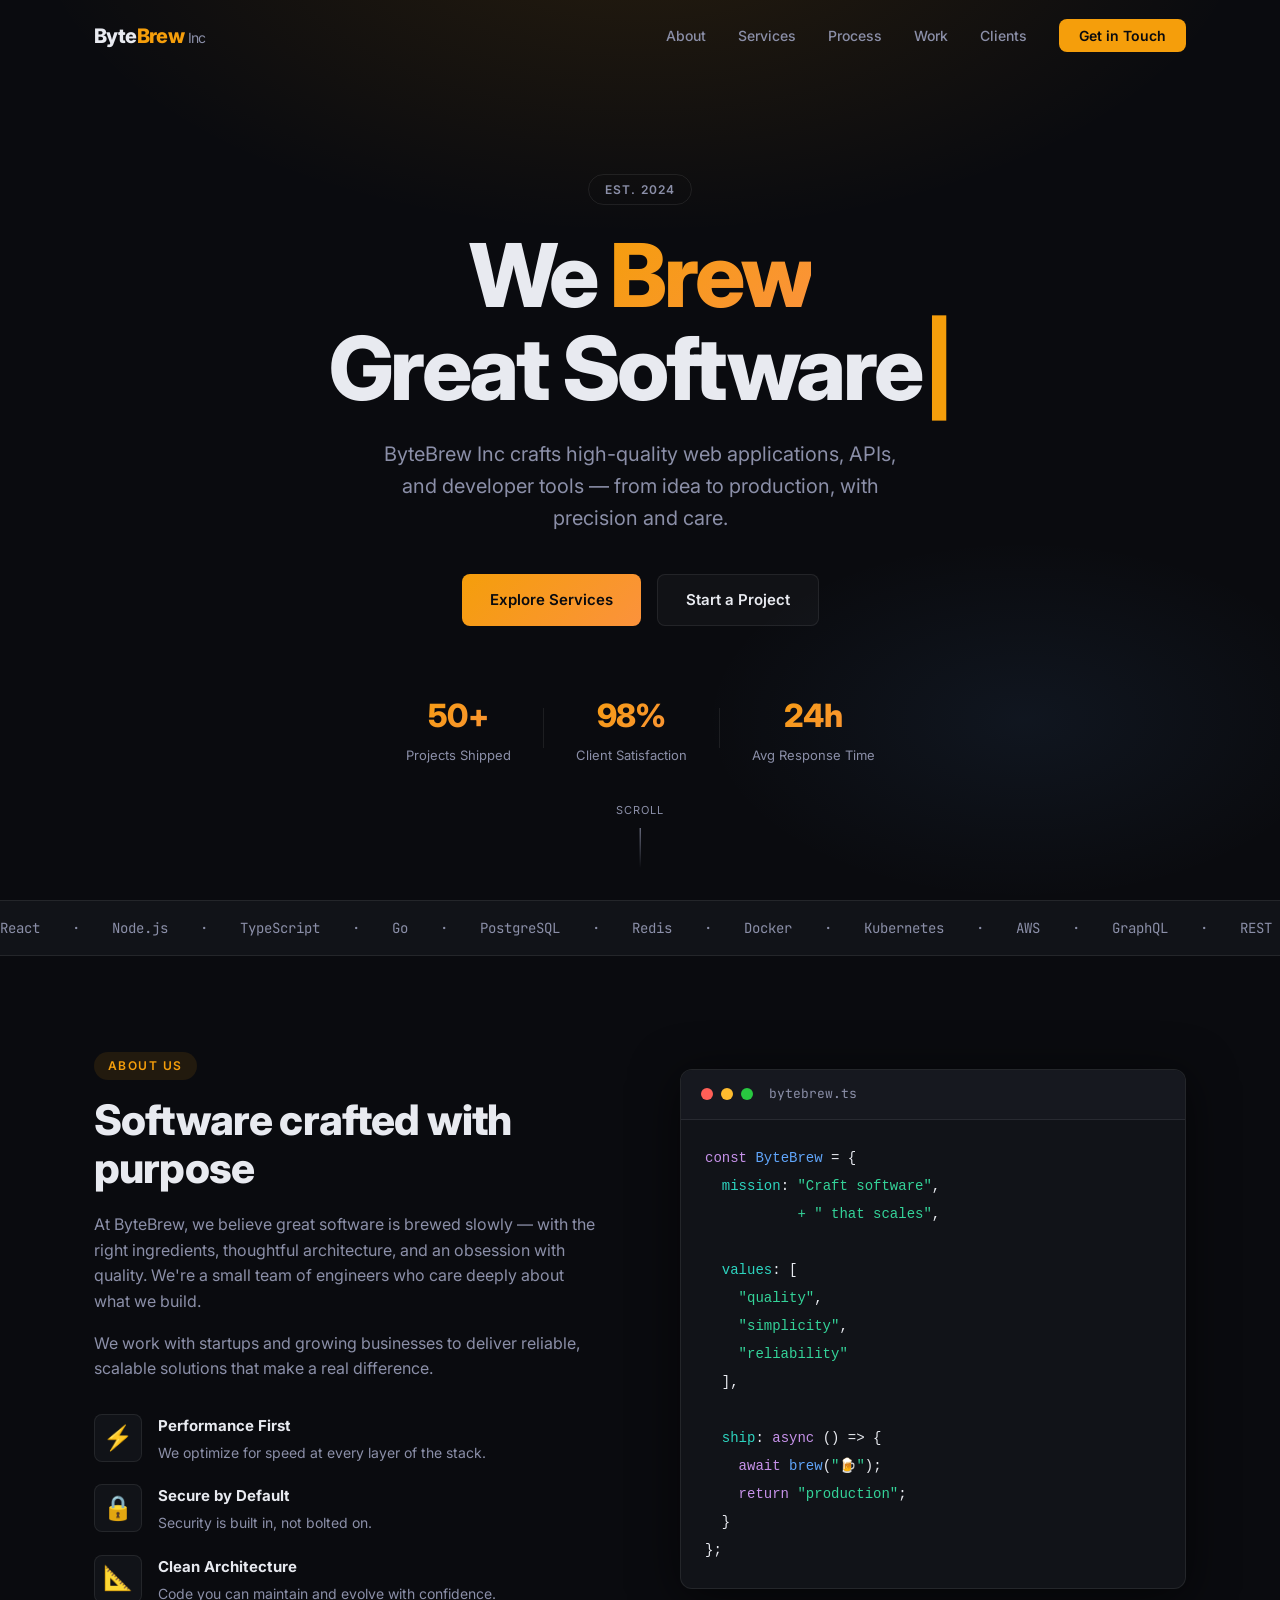
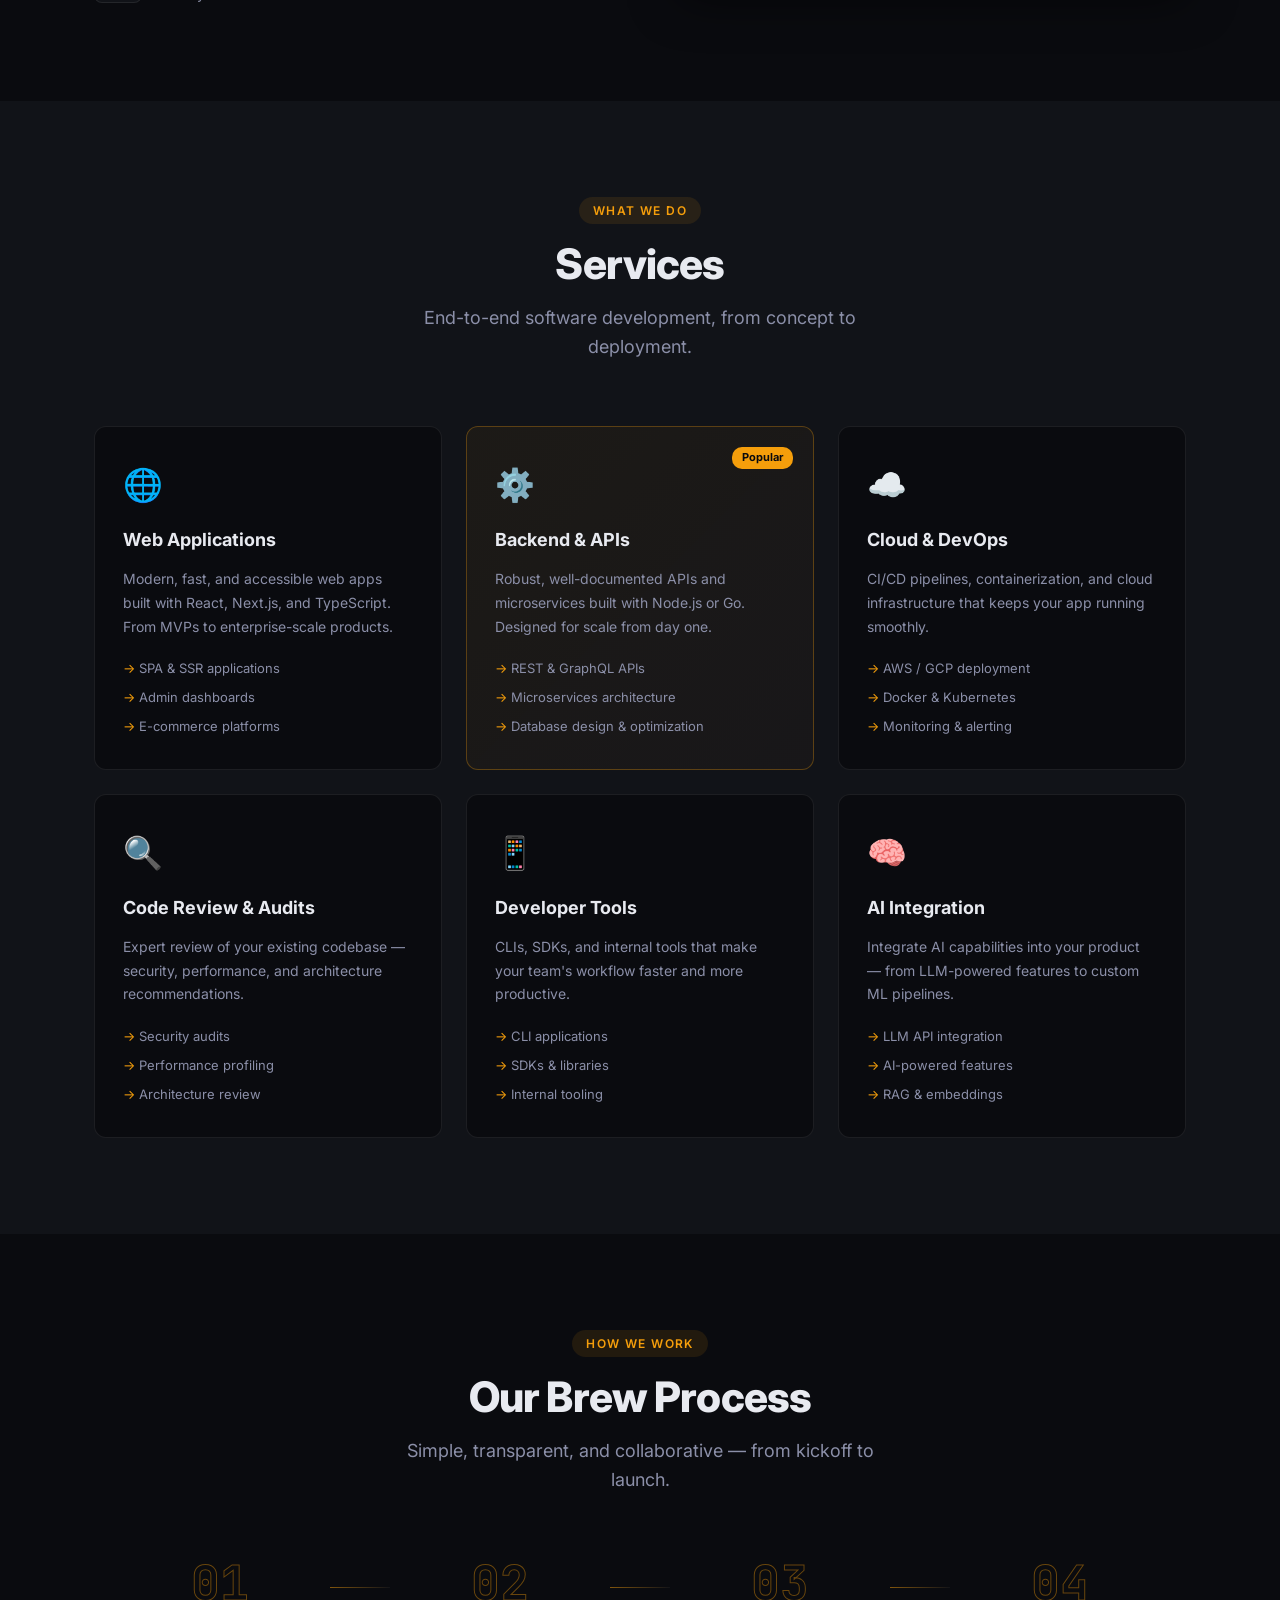
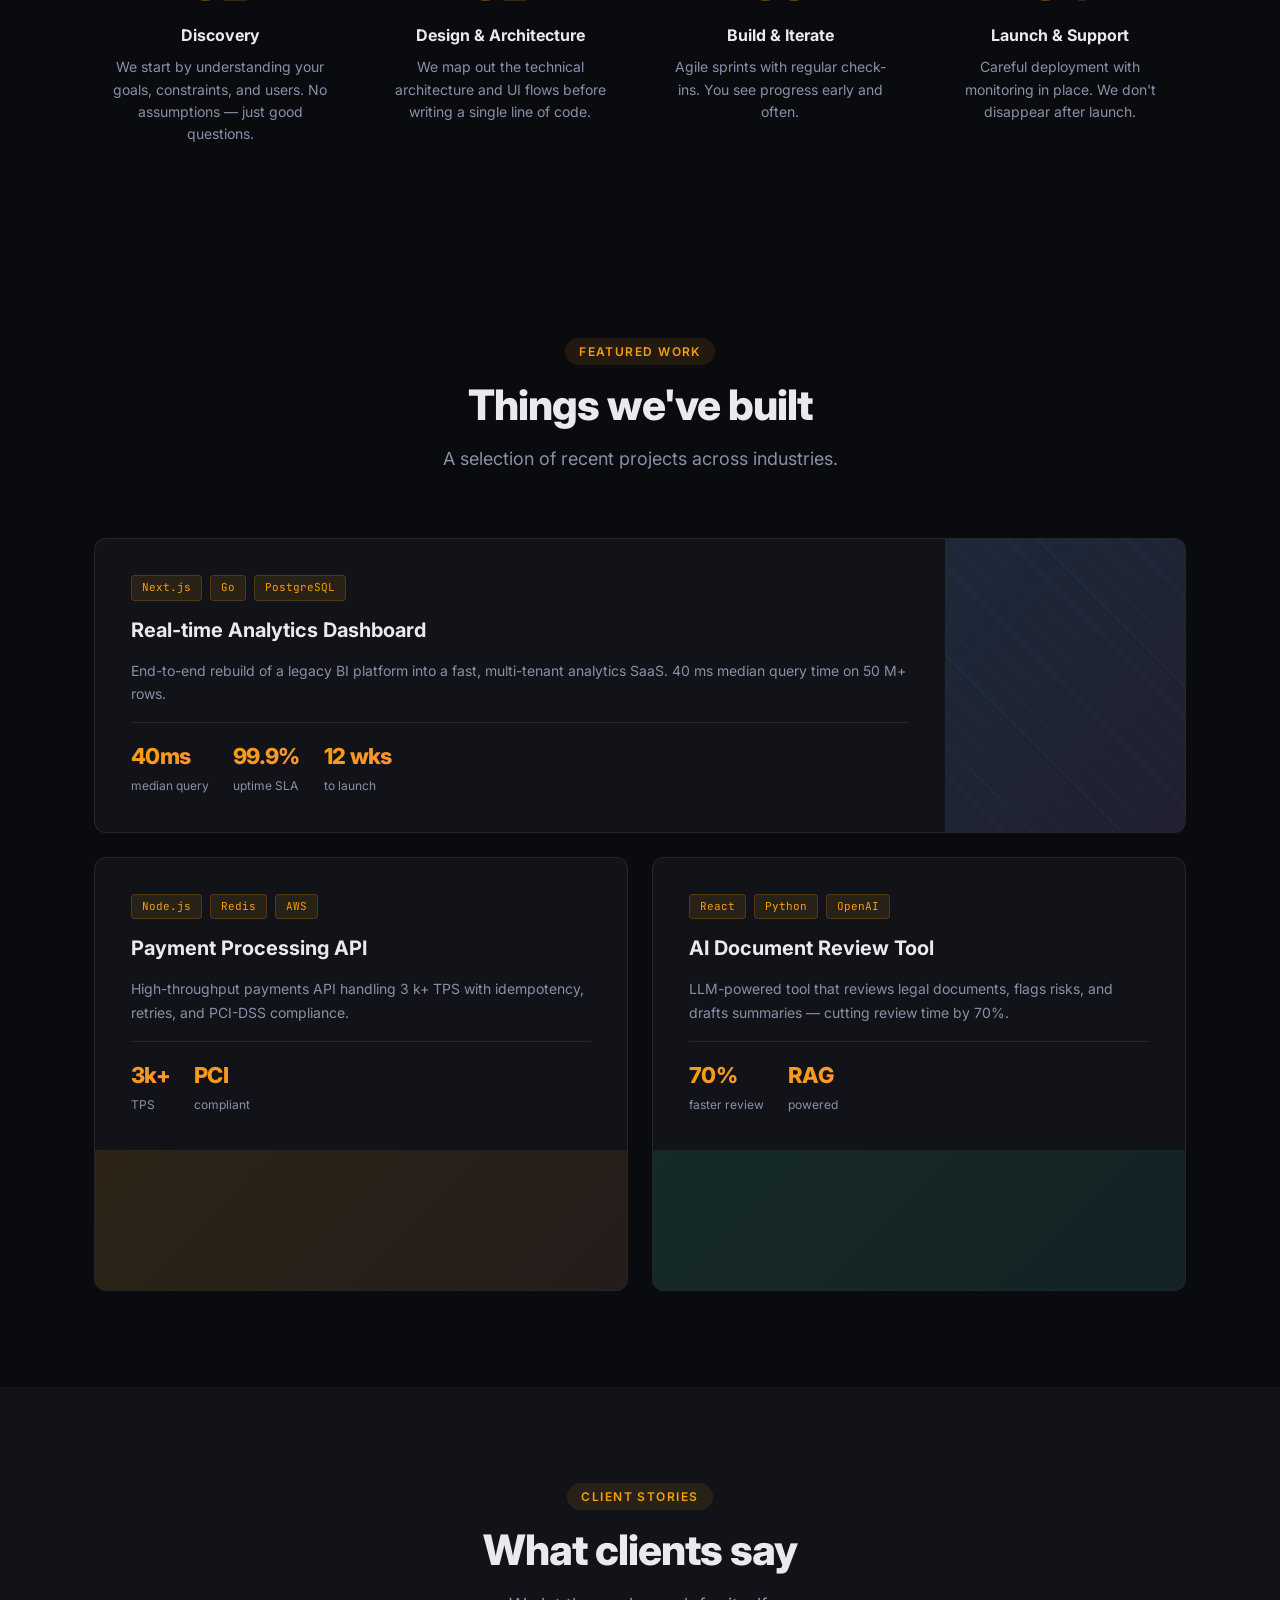
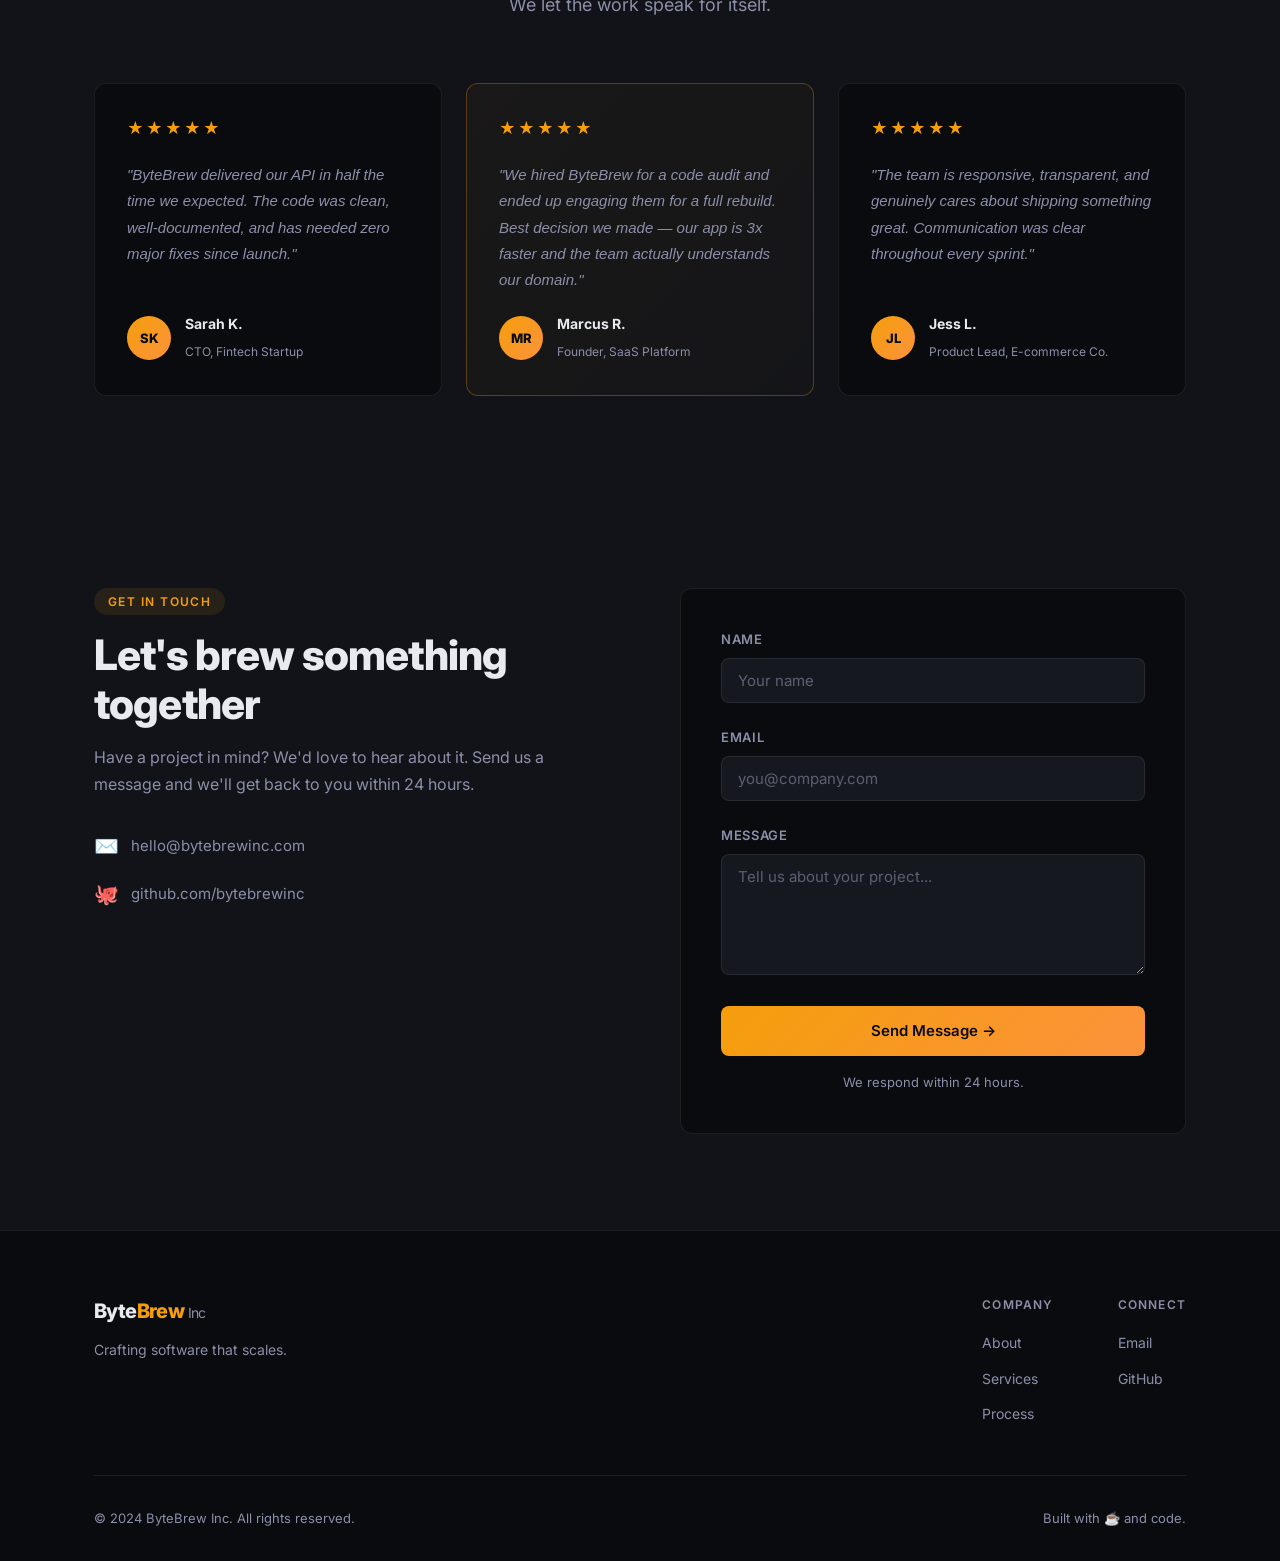
==== commit a97d9904: "Add Featured Work section and JSON-LD structured data - Portfolio section with 3 project cards (wide" ====
--- a/index.html
+++ b/index.html
@@ -26,6 +26,21 @@
   <link rel="preconnect" href="https://fonts.gstatic.com" crossorigin />
   <link href="https://fonts.googleapis.com/css2?family=Inter:wght@300;400;500;600;700;800&family=JetBrains+Mono:wght@400;500&display=swap" rel="stylesheet" />
   <link rel="stylesheet" href="assets/css/style.css" />
+
+  <!-- Structured data -->
+  <script type="application/ld+json">
+  {
+    "@context": "https://schema.org",
+    "@type": "Organization",
+    "name": "ByteBrew Inc",
+    "url": "https://bytebrewinc.com",
+    "logo": "https://bytebrewinc.com/assets/images/favicon.svg",
+    "email": "hello@bytebrewinc.com",
+    "description": "ByteBrew Inc crafts high-quality web applications, APIs, and developer tools — from idea to production.",
+    "sameAs": ["https://github.com/osho4591"],
+    "serviceType": ["Web Application Development", "API Development", "Cloud DevOps", "AI Integration"]
+  }
+  </script>
 </head>
 <body>
 
@@ -42,6 +57,7 @@
         <li><a href="#about">About</a></li>
         <li><a href="#services">Services</a></li>
         <li><a href="#process">Process</a></li>
+        <li><a href="#work">Work</a></li>
         <li><a href="#testimonials">Clients</a></li>
         <li><a href="#contact" class="nav__cta">Get in Touch</a></li>
       </ul>
@@ -305,6 +321,64 @@
     </div>
   </section>
 
+  <!-- Work / Portfolio -->
+  <section class="work section" id="work">
+    <div class="container">
+      <div class="section-header">
+        <div class="section-tag">Featured Work</div>
+        <h2 class="section-title">Things we've built</h2>
+        <p class="section-subtitle">A selection of recent projects across industries.</p>
+      </div>
+      <div class="work__grid">
+        <article class="work-card work-card--wide">
+          <div class="work-card__content">
+            <div class="work-card__tags">
+              <span>Next.js</span><span>Go</span><span>PostgreSQL</span>
+            </div>
+            <h3>Real-time Analytics Dashboard</h3>
+            <p>End-to-end rebuild of a legacy BI platform into a fast, multi-tenant analytics SaaS. 40 ms median query time on 50 M+ rows.</p>
+            <div class="work-card__metrics">
+              <div class="work-metric"><span>40ms</span>median query</div>
+              <div class="work-metric"><span>99.9%</span>uptime SLA</div>
+              <div class="work-metric"><span>12 wks</span>to launch</div>
+            </div>
+          </div>
+          <div class="work-card__visual work-card__visual--blue"></div>
+        </article>
+
+        <article class="work-card">
+          <div class="work-card__content">
+            <div class="work-card__tags">
+              <span>Node.js</span><span>Redis</span><span>AWS</span>
+            </div>
+            <h3>Payment Processing API</h3>
+            <p>High-throughput payments API handling 3 k+ TPS with idempotency, retries, and PCI-DSS compliance.</p>
+            <div class="work-card__metrics">
+              <div class="work-metric"><span>3k+</span>TPS</div>
+              <div class="work-metric"><span>PCI</span>compliant</div>
+            </div>
+          </div>
+          <div class="work-card__visual work-card__visual--amber"></div>
+        </article>
+
+        <article class="work-card">
+          <div class="work-card__content">
+            <div class="work-card__tags">
+              <span>React</span><span>Python</span><span>OpenAI</span>
+            </div>
+            <h3>AI Document Review Tool</h3>
+            <p>LLM-powered tool that reviews legal documents, flags risks, and drafts summaries — cutting review time by 70%.</p>
+            <div class="work-card__metrics">
+              <div class="work-metric"><span>70%</span>faster review</div>
+              <div class="work-metric"><span>RAG</span>powered</div>
+            </div>
+          </div>
+          <div class="work-card__visual work-card__visual--green"></div>
+        </article>
+      </div>
+    </div>
+  </section>
+
   <!-- Testimonials -->
   <section class="testimonials section" id="testimonials">
     <div class="container">
--- a/assets/css/style.css
+++ b/assets/css/style.css
@@ -731,6 +731,138 @@
   .process__step { max-width: 180px; }
 }
 
+/* ── Work / Portfolio ───────────────────────────────────── */
+.work { background: var(--bg); }
+
+.work__grid {
+  display: grid;
+  grid-template-columns: 1fr 1fr;
+  grid-template-rows: auto auto;
+  gap: 24px;
+}
+
+.work-card {
+  background: var(--bg-card);
+  border: 1px solid var(--border);
+  border-radius: var(--radius);
+  overflow: hidden;
+  display: flex;
+  flex-direction: column;
+  transition: border-color 0.2s, transform 0.2s, box-shadow 0.2s;
+}
+.work-card:hover {
+  border-color: var(--border-hover);
+  transform: translateY(-4px);
+  box-shadow: var(--shadow);
+}
+.work-card--wide {
+  grid-column: 1 / -1;
+  flex-direction: row;
+}
+
+.work-card__content {
+  padding: 36px;
+  flex: 1;
+  display: flex;
+  flex-direction: column;
+  gap: 16px;
+}
+
+.work-card__tags {
+  display: flex;
+  gap: 8px;
+  flex-wrap: wrap;
+}
+.work-card__tags span {
+  font-family: var(--mono);
+  font-size: 11px;
+  color: var(--accent);
+  background: rgba(245,158,11,0.1);
+  border: 1px solid rgba(245,158,11,0.2);
+  padding: 3px 10px;
+  border-radius: 4px;
+}
+
+.work-card__content h3 {
+  font-size: 20px;
+  font-weight: 700;
+  line-height: 1.3;
+}
+
+.work-card__content p {
+  font-size: 14px;
+  color: var(--text-muted);
+  line-height: 1.7;
+  flex: 1;
+}
+
+.work-card__metrics {
+  display: flex;
+  gap: 24px;
+  flex-wrap: wrap;
+  padding-top: 16px;
+  border-top: 1px solid var(--border);
+}
+
+.work-metric {
+  display: flex;
+  flex-direction: column;
+  gap: 2px;
+}
+.work-metric span {
+  font-size: 22px;
+  font-weight: 800;
+  letter-spacing: -0.03em;
+  background: linear-gradient(135deg, var(--accent), var(--accent2));
+  -webkit-background-clip: text;
+  -webkit-text-fill-color: transparent;
+  background-clip: text;
+}
+.work-metric {
+  font-size: 12px;
+  color: var(--text-muted);
+}
+
+.work-card__visual {
+  min-height: 140px;
+  flex-shrink: 0;
+}
+.work-card--wide .work-card__visual {
+  width: 240px;
+  min-height: unset;
+}
+
+.work-card__visual--blue {
+  background: linear-gradient(135deg, rgba(96,165,250,0.15), rgba(167,139,250,0.1));
+  position: relative;
+  overflow: hidden;
+}
+.work-card__visual--blue::after {
+  content: '';
+  position: absolute;
+  inset: 0;
+  background: repeating-linear-gradient(
+    45deg,
+    transparent,
+    transparent 20px,
+    rgba(96,165,250,0.05) 20px,
+    rgba(96,165,250,0.05) 21px
+  );
+}
+
+.work-card__visual--amber {
+  background: linear-gradient(135deg, rgba(245,158,11,0.12), rgba(251,146,60,0.08));
+}
+.work-card__visual--green {
+  background: linear-gradient(135deg, rgba(52,211,153,0.12), rgba(45,212,191,0.08));
+}
+
+@media (max-width: 720px) {
+  .work__grid { grid-template-columns: 1fr; }
+  .work-card--wide { flex-direction: column; }
+  .work-card--wide .work-card__visual { width: 100%; min-height: 120px; }
+}
+
 /* ── Typewriter cursor ──────────────────────────────────── */
 .hero__typed {
   display: inline-block;
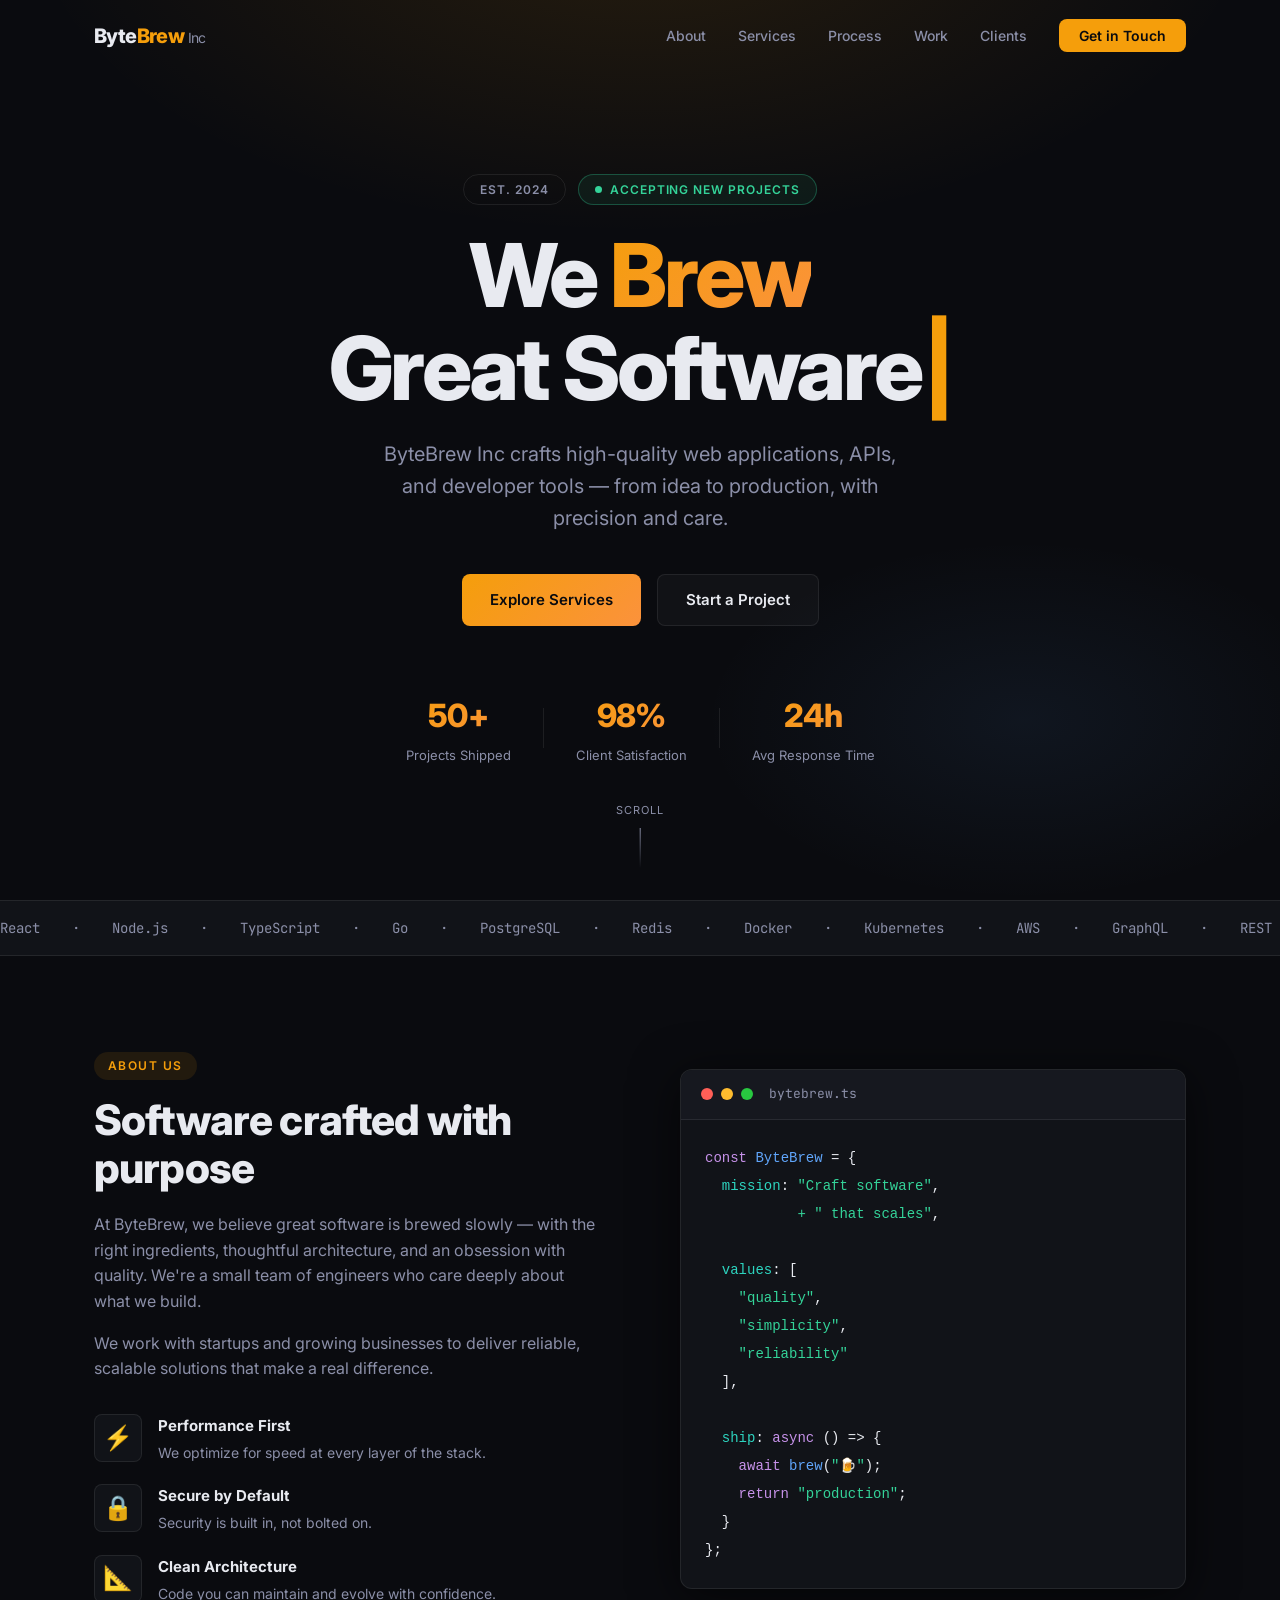
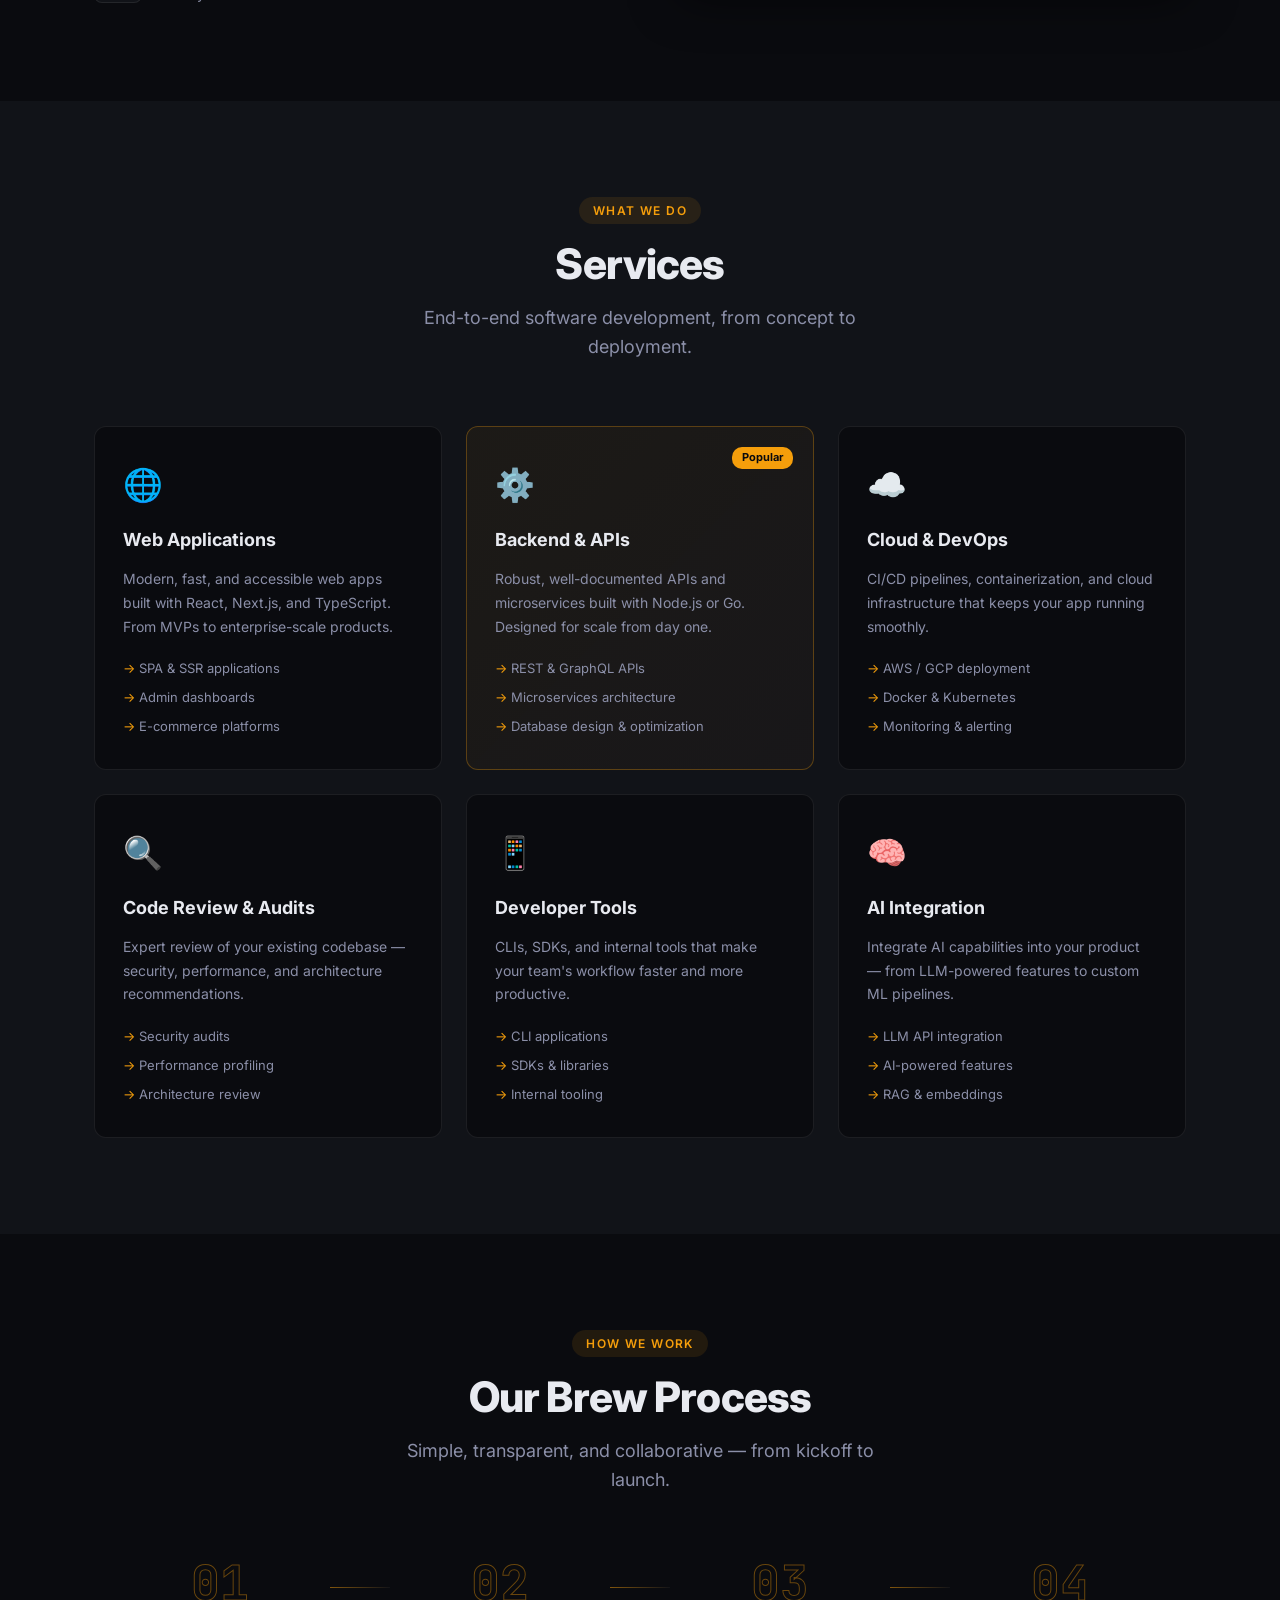
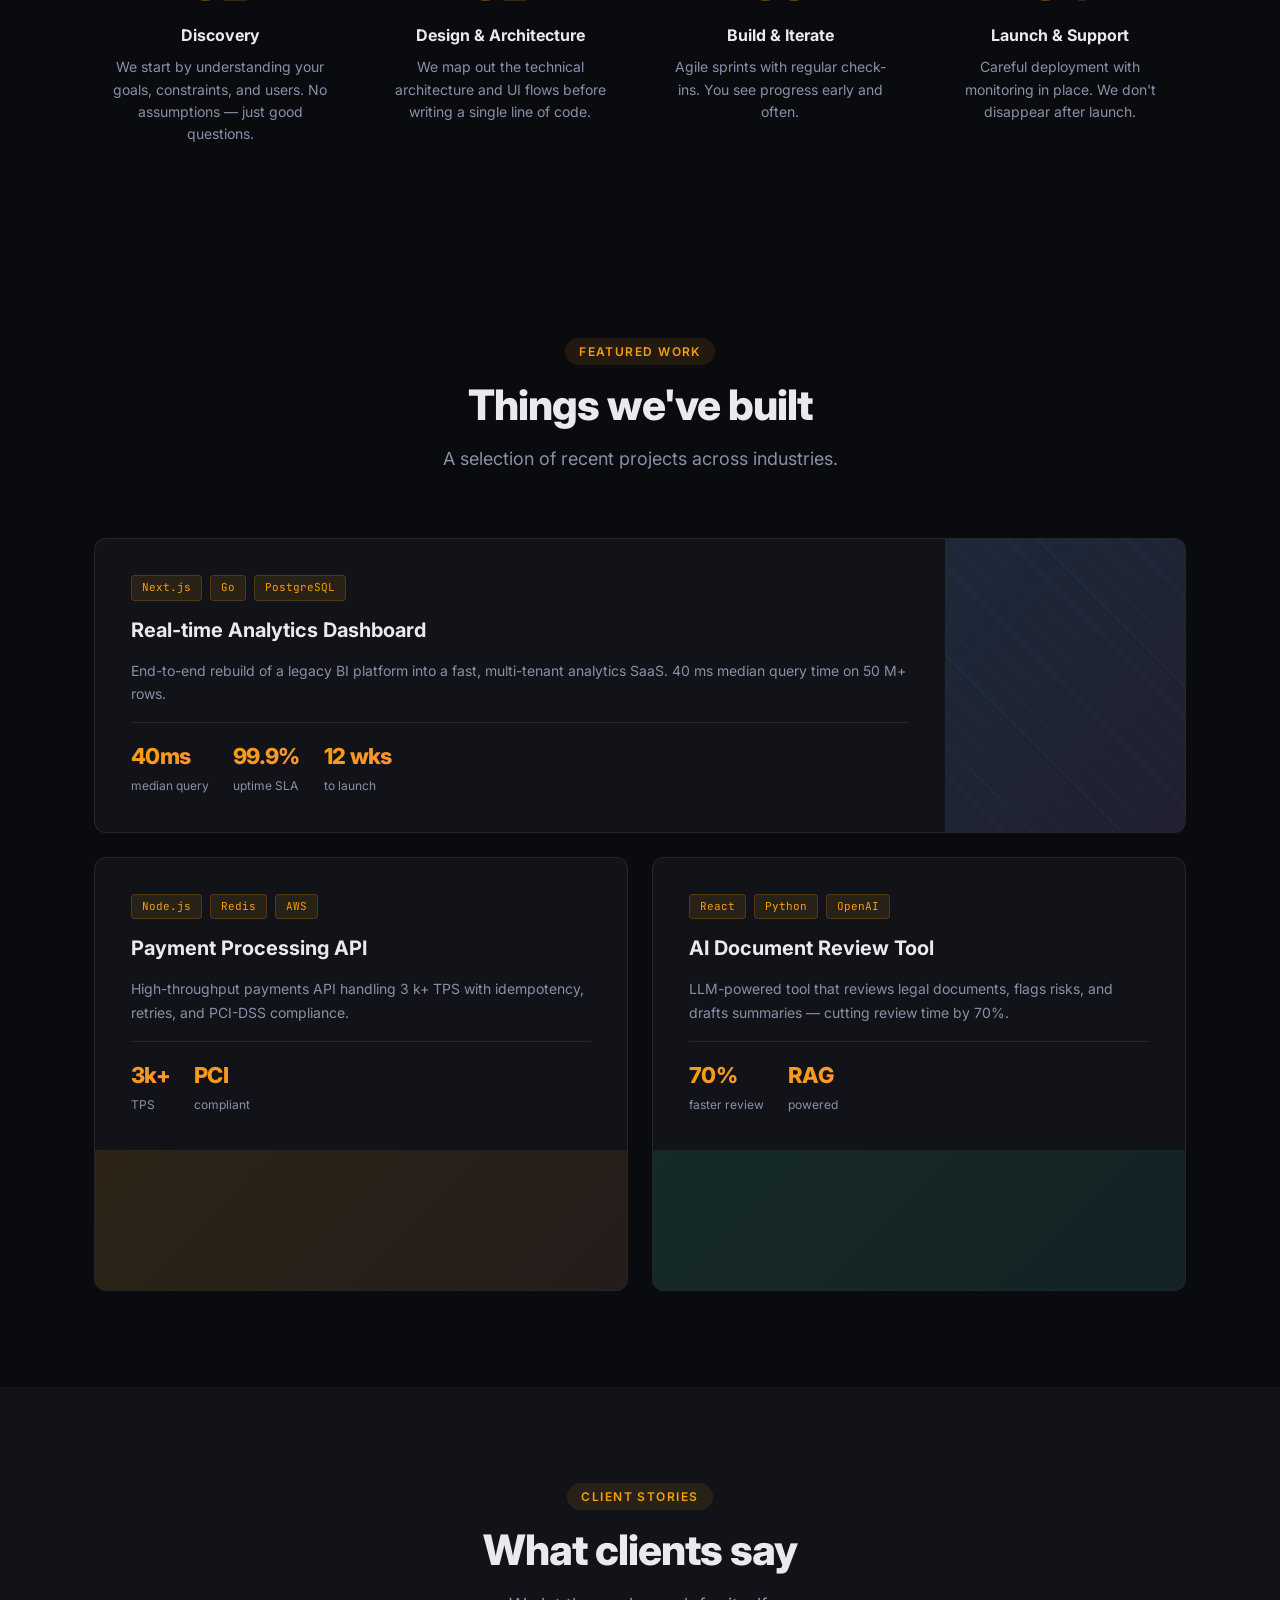
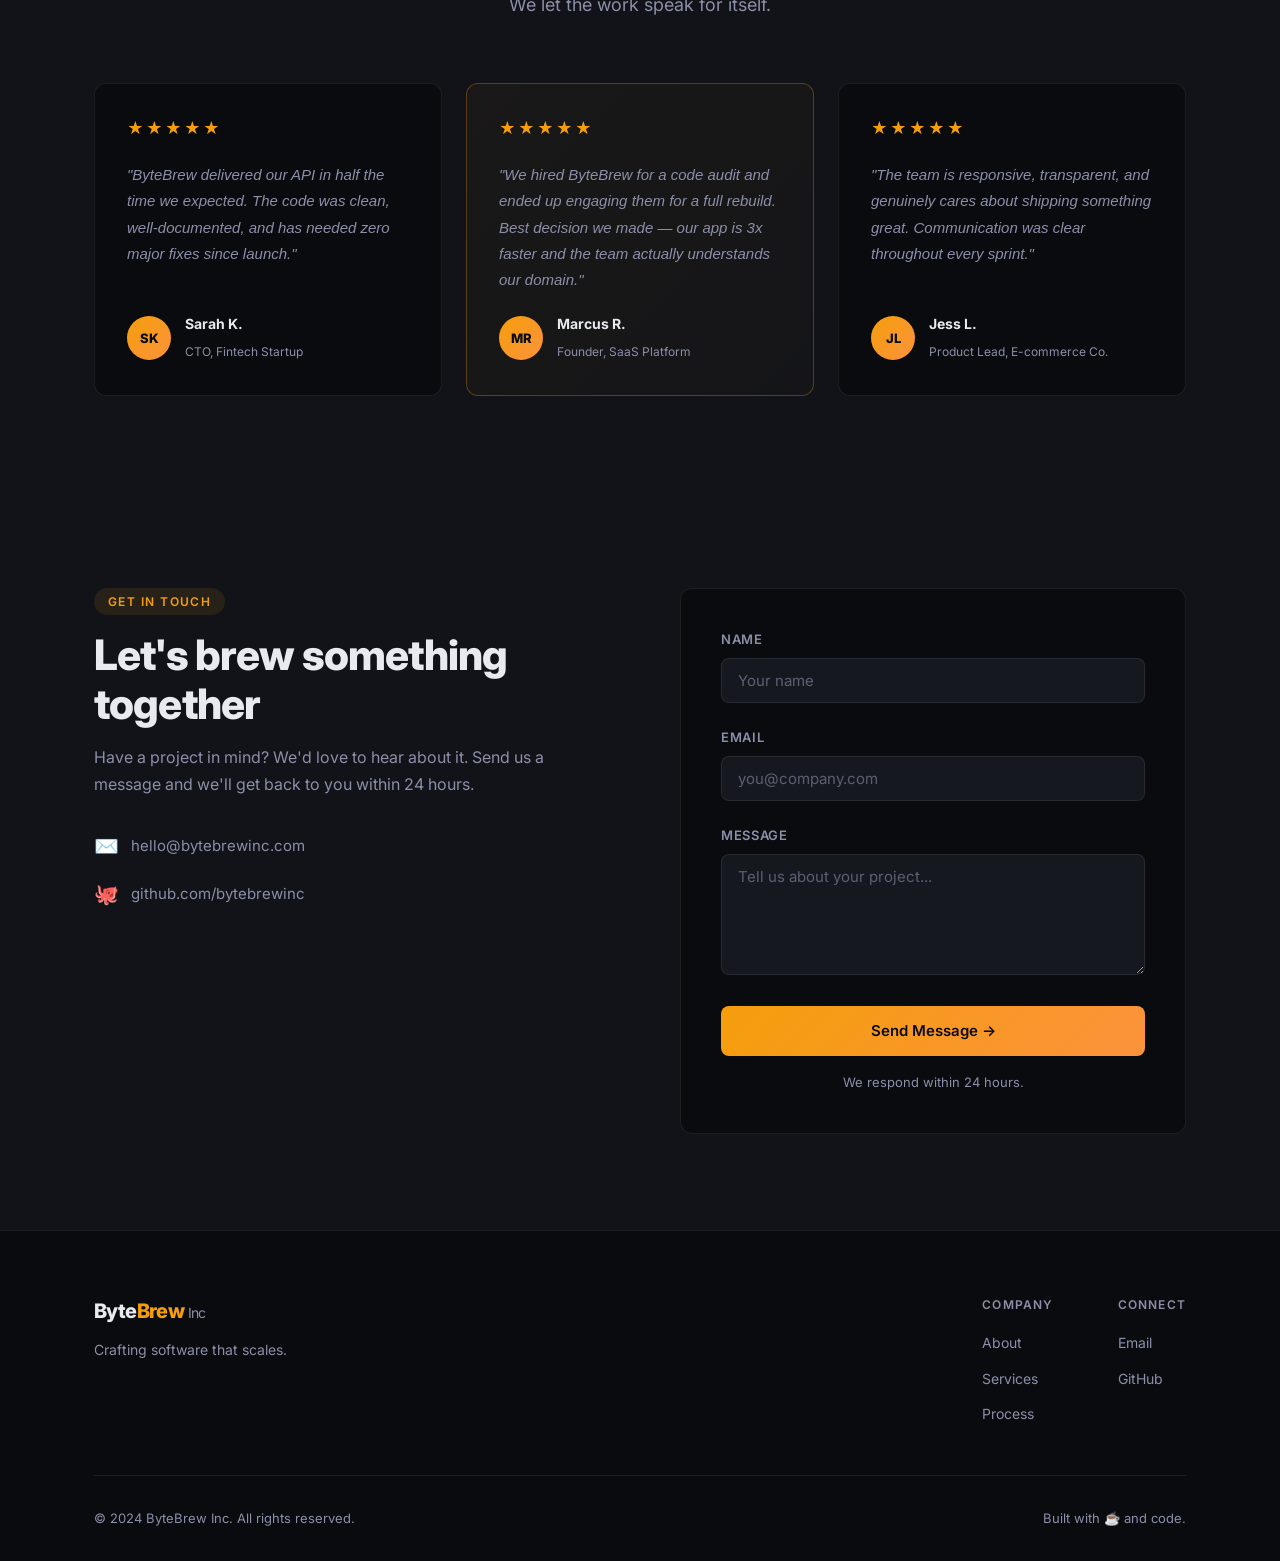
==== commit a7c54662: "Add Formspree form, back-to-top, availability badge, accessibility - Contact form wired to Formspree" ====
--- a/index.html
+++ b/index.html
@@ -43,6 +43,12 @@
   </script>
 </head>
 <body>
+
+  <!-- Skip navigation for accessibility -->
+  <a class="skip-link" href="#about">Skip to content</a>
+
+  <!-- Back to top button -->
+  <button class="back-to-top" id="backToTop" aria-label="Back to top">↑</button>
 
   <!-- Navigation -->
   <nav class="nav" id="nav">
@@ -68,7 +74,12 @@
   <section class="hero" id="hero">
     <div class="hero__bg"></div>
     <div class="hero__container">
-      <div class="hero__badge">Est. 2024</div>
+      <div class="hero__badges">
+        <div class="hero__badge">Est. 2024</div>
+        <div class="hero__badge hero__badge--available">
+          <span class="avail-dot"></span> Accepting new projects
+        </div>
+      </div>
       <h1 class="hero__title">
         We <span class="gradient-text">Brew</span><br />
         <span id="heroTyped" class="hero__typed"></span>
@@ -444,7 +455,8 @@
             </a>
           </div>
         </div>
-        <form class="contact__form" id="contactForm">
+        <!-- Formspree: replace YOUR_FORM_ID with your ID from formspree.io -->
+        <form class="contact__form" id="contactForm" action="https://formspree.io/f/YOUR_FORM_ID" method="POST">
           <div class="form-group">
             <label for="name">Name</label>
             <input type="text" id="name" name="name" placeholder="Your name" required />
@@ -457,6 +469,9 @@
             <label for="message">Message</label>
             <textarea id="message" name="message" rows="5" placeholder="Tell us about your project..." required></textarea>
           </div>
+          <input type="hidden" name="_subject" value="New project inquiry — ByteBrew Inc" />
+          <input type="hidden" name="_next" value="https://bytebrewinc.com/#contact" />
+          <input type="text" name="_gotcha" style="display:none" tabindex="-1" autocomplete="off" />
           <button type="submit" class="btn btn--primary btn--full">Send Message →</button>
           <p class="form-note">We respond within 24 hours.</p>
         </form>
--- a/assets/css/style.css
+++ b/assets/css/style.css
@@ -222,17 +222,91 @@
   z-index: 1;
 }
 
+/* Skip link */
+.skip-link {
+  position: fixed;
+  top: -100%;
+  left: 16px;
+  z-index: 999;
+  background: var(--accent);
+  color: #0a0b0f;
+  font-weight: 700;
+  padding: 10px 20px;
+  border-radius: var(--radius-sm);
+  font-size: 14px;
+  transition: top 0.2s;
+}
+.skip-link:focus { top: 16px; }
+
+/* Back to top */
+.back-to-top {
+  position: fixed;
+  bottom: 32px;
+  right: 32px;
+  z-index: 90;
+  width: 44px;
+  height: 44px;
+  border-radius: 50%;
+  background: var(--accent);
+  color: #0a0b0f;
+  font-size: 18px;
+  font-weight: 700;
+  display: flex;
+  align-items: center;
+  justify-content: center;
+  box-shadow: 0 4px 16px rgba(245,158,11,0.35);
+  opacity: 0;
+  transform: translateY(16px);
+  pointer-events: none;
+  transition: opacity 0.3s, transform 0.3s;
+}
+.back-to-top.visible {
+  opacity: 1;
+  transform: translateY(0);
+  pointer-events: all;
+}
+.back-to-top:hover { transform: translateY(-2px); box-shadow: 0 8px 24px rgba(245,158,11,0.45); }
+
+.hero__badges {
+  display: flex;
+  gap: 12px;
+  justify-content: center;
+  flex-wrap: wrap;
+  margin-bottom: 24px;
+}
+
 .hero__badge {
-  display: inline-block;
+  display: inline-flex;
+  align-items: center;
+  gap: 8px;
   font-size: 12px;
   font-weight: 600;
-  letter-spacing: 0.1em;
+  letter-spacing: 0.08em;
   text-transform: uppercase;
   color: var(--text-muted);
   border: 1px solid var(--border);
   padding: 5px 16px;
   border-radius: 20px;
-  margin-bottom: 24px;
+}
+
+.hero__badge--available {
+  color: var(--green);
+  border-color: rgba(52,211,153,0.3);
+  background: rgba(52,211,153,0.07);
+}
+
+.avail-dot {
+  display: inline-block;
+  width: 7px;
+  height: 7px;
+  border-radius: 50%;
+  background: var(--green);
+  animation: pulse 2s ease-in-out infinite;
+}
+
+@keyframes pulse {
+  0%, 100% { box-shadow: 0 0 0 0 rgba(52,211,153,0.5); }
+  50%       { box-shadow: 0 0 0 5px rgba(52,211,153,0); }
 }
 
 .hero__title {
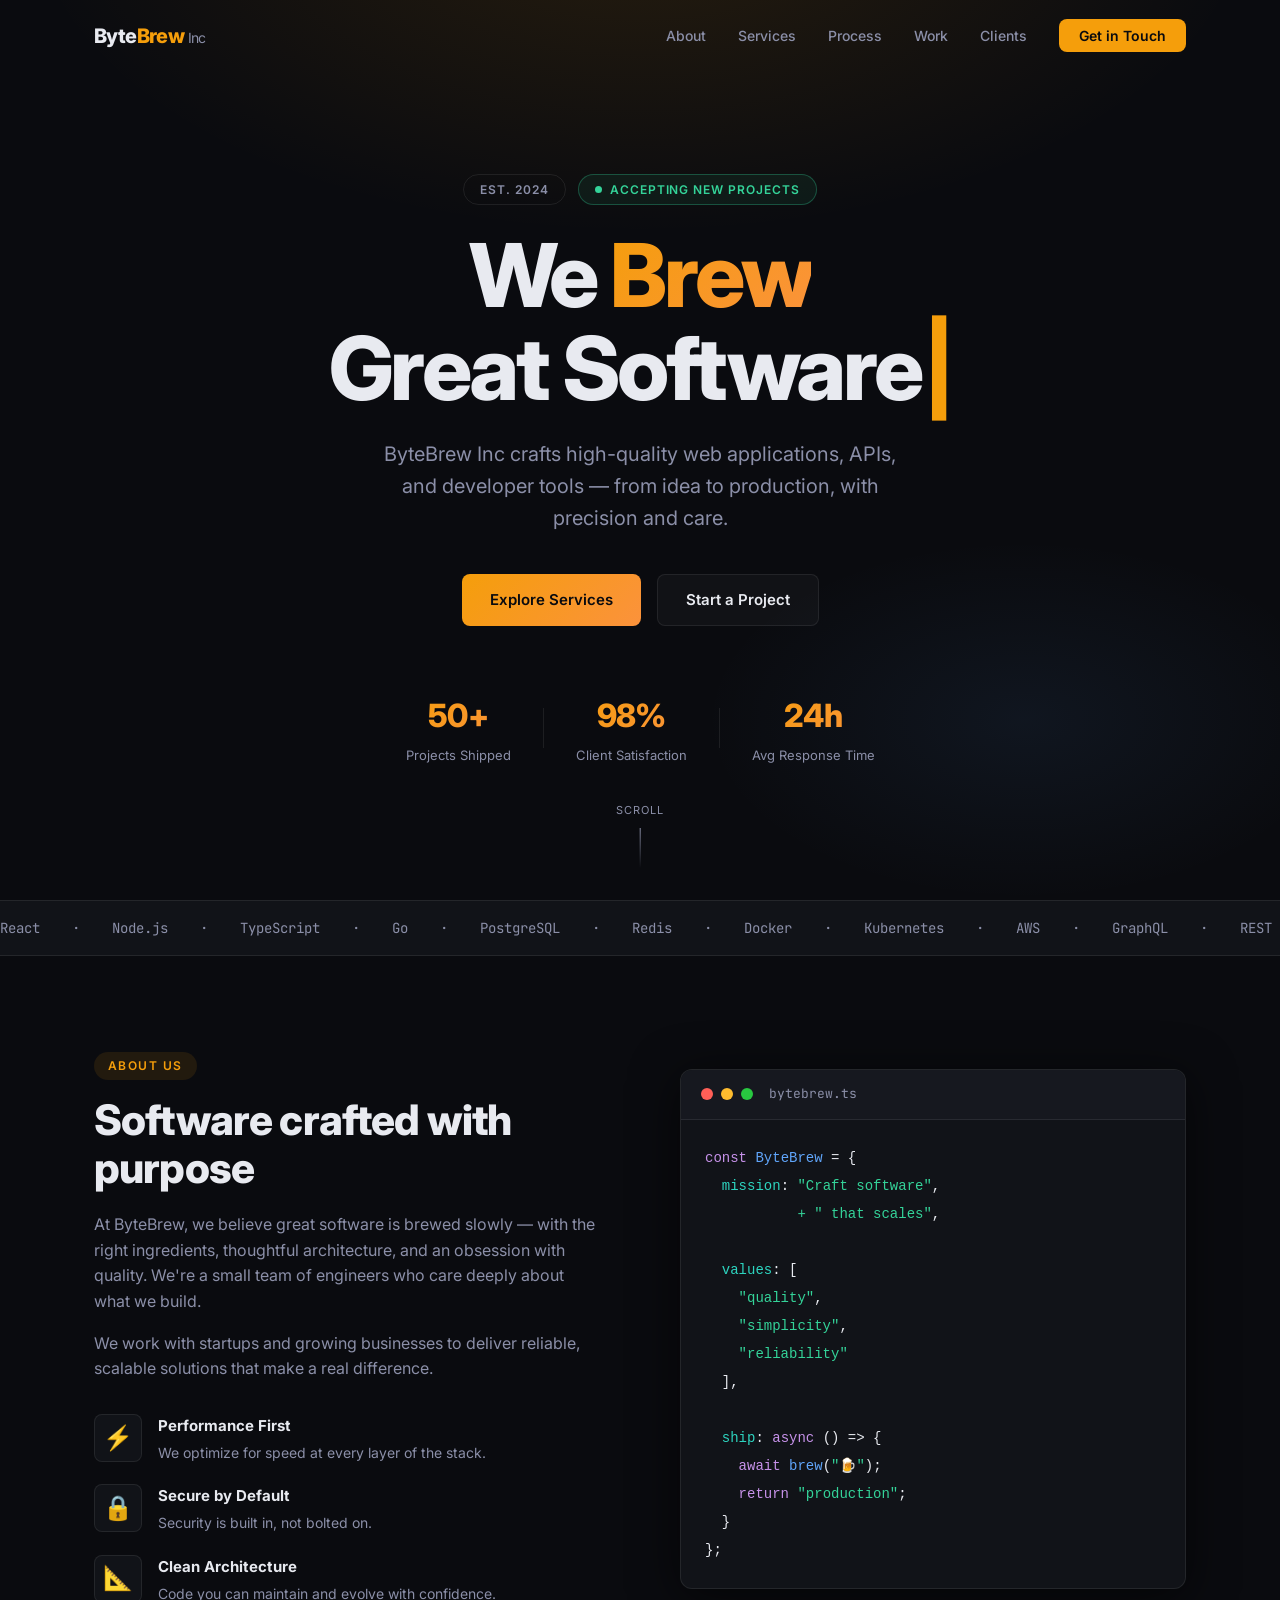
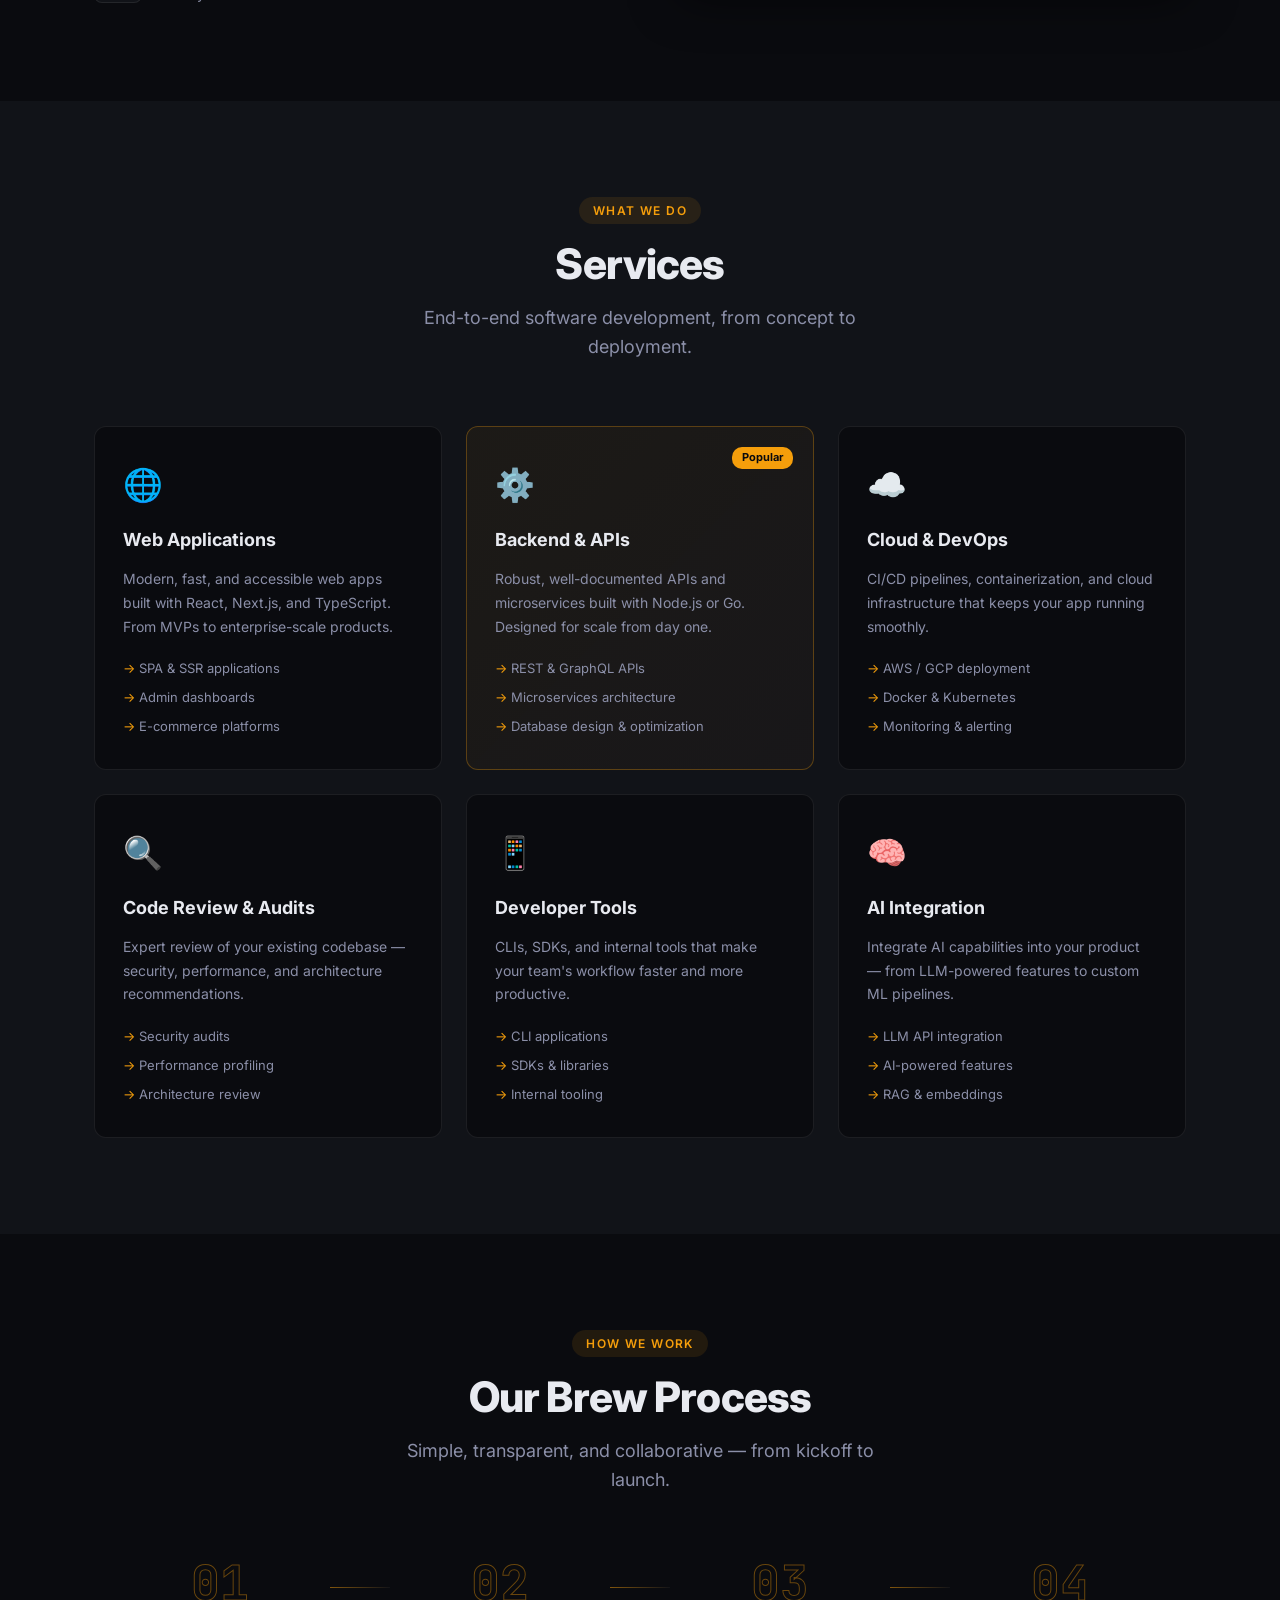
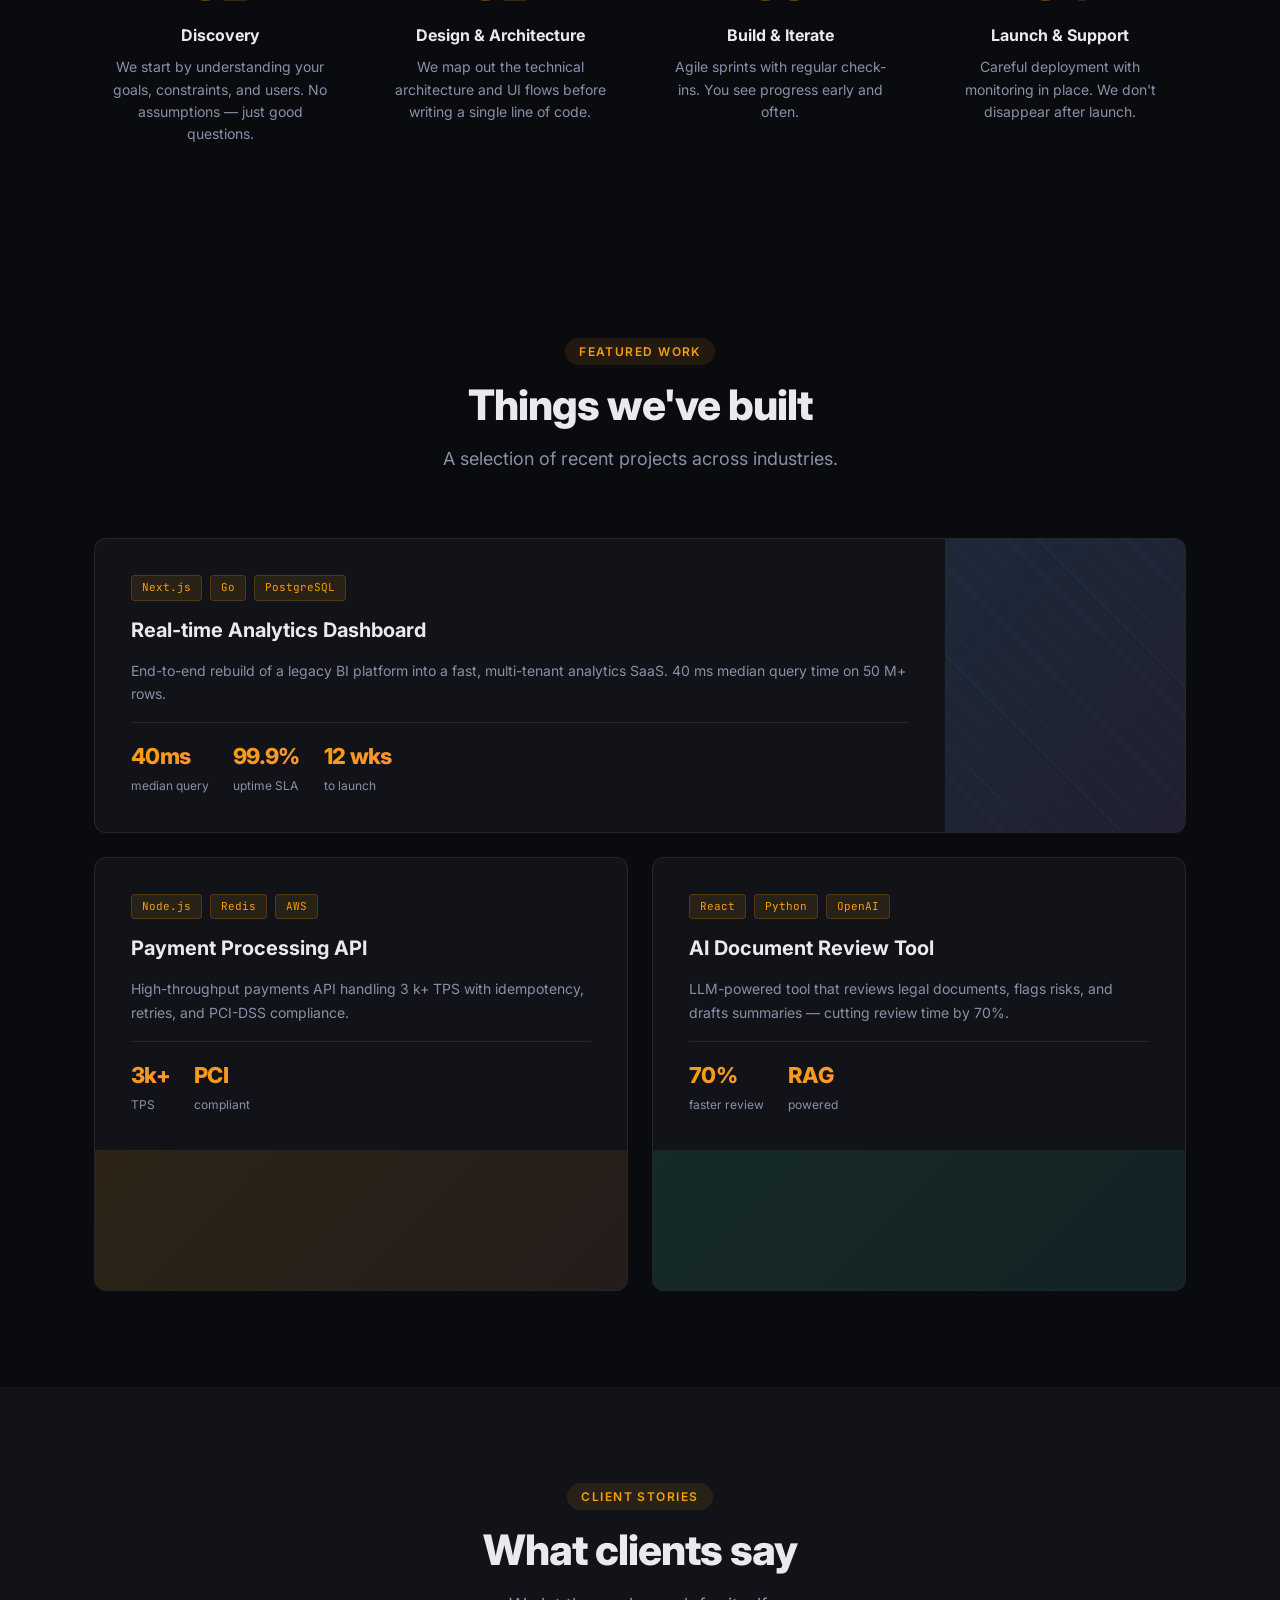
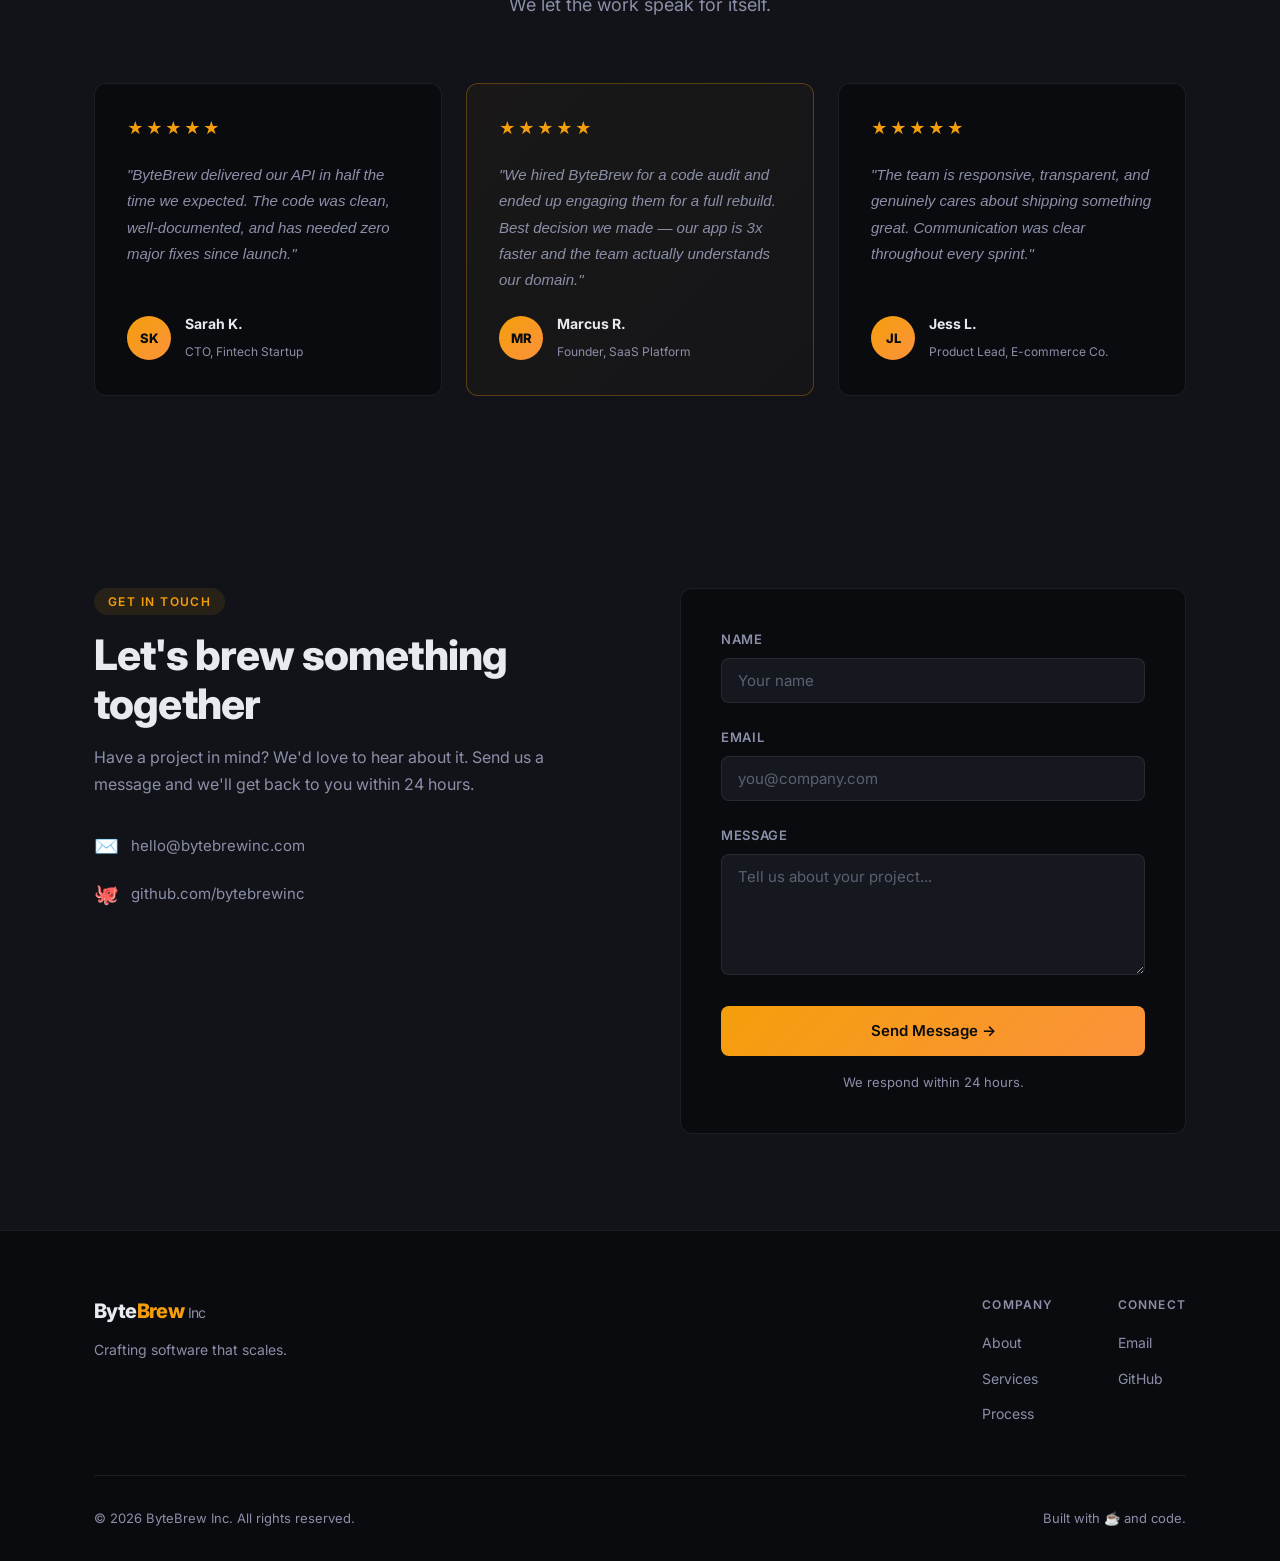
==== commit 4a503bc9: "Add .nojekyll, canonical URL, dynamic copyright year - .nojekyll prevents GitHub Pages from running " ====
--- a/index.html
+++ b/index.html
@@ -19,8 +19,13 @@
   <meta name="twitter:description" content="We build modern web applications, APIs, and developer tools." />
   <meta name="twitter:image" content="https://bytebrewinc.com/assets/images/og-image.png" />
 
-  <!-- Favicon (inline SVG as data URI) -->
+  <!-- Canonical URL -->
+  <link rel="canonical" href="https://bytebrewinc.com/" />
+
+  <!-- Favicon, manifest, theme -->
   <link rel="icon" type="image/svg+xml" href="assets/images/favicon.svg" />
+  <link rel="manifest" href="site.webmanifest" />
+  <meta name="theme-color" content="#f59e0b" />
 
   <link rel="preconnect" href="https://fonts.googleapis.com" />
   <link rel="preconnect" href="https://fonts.gstatic.com" crossorigin />
@@ -470,7 +475,7 @@
             <textarea id="message" name="message" rows="5" placeholder="Tell us about your project..." required></textarea>
           </div>
           <input type="hidden" name="_subject" value="New project inquiry — ByteBrew Inc" />
-          <input type="hidden" name="_next" value="https://bytebrewinc.com/#contact" />
+          <input type="hidden" name="_next" value="https://bytebrewinc.com/thank-you.html" />
           <input type="text" name="_gotcha" style="display:none" tabindex="-1" autocomplete="off" />
           <button type="submit" class="btn btn--primary btn--full">Send Message →</button>
           <p class="form-note">We respond within 24 hours.</p>
@@ -508,7 +513,7 @@
         </div>
       </div>
       <div class="footer__bottom">
-        <p>© 2024 ByteBrew Inc. All rights reserved.</p>
+        <p>© <span id="year">2024</span> ByteBrew Inc. All rights reserved.</p>
         <p>Built with ☕ and code.</p>
       </div>
     </div>
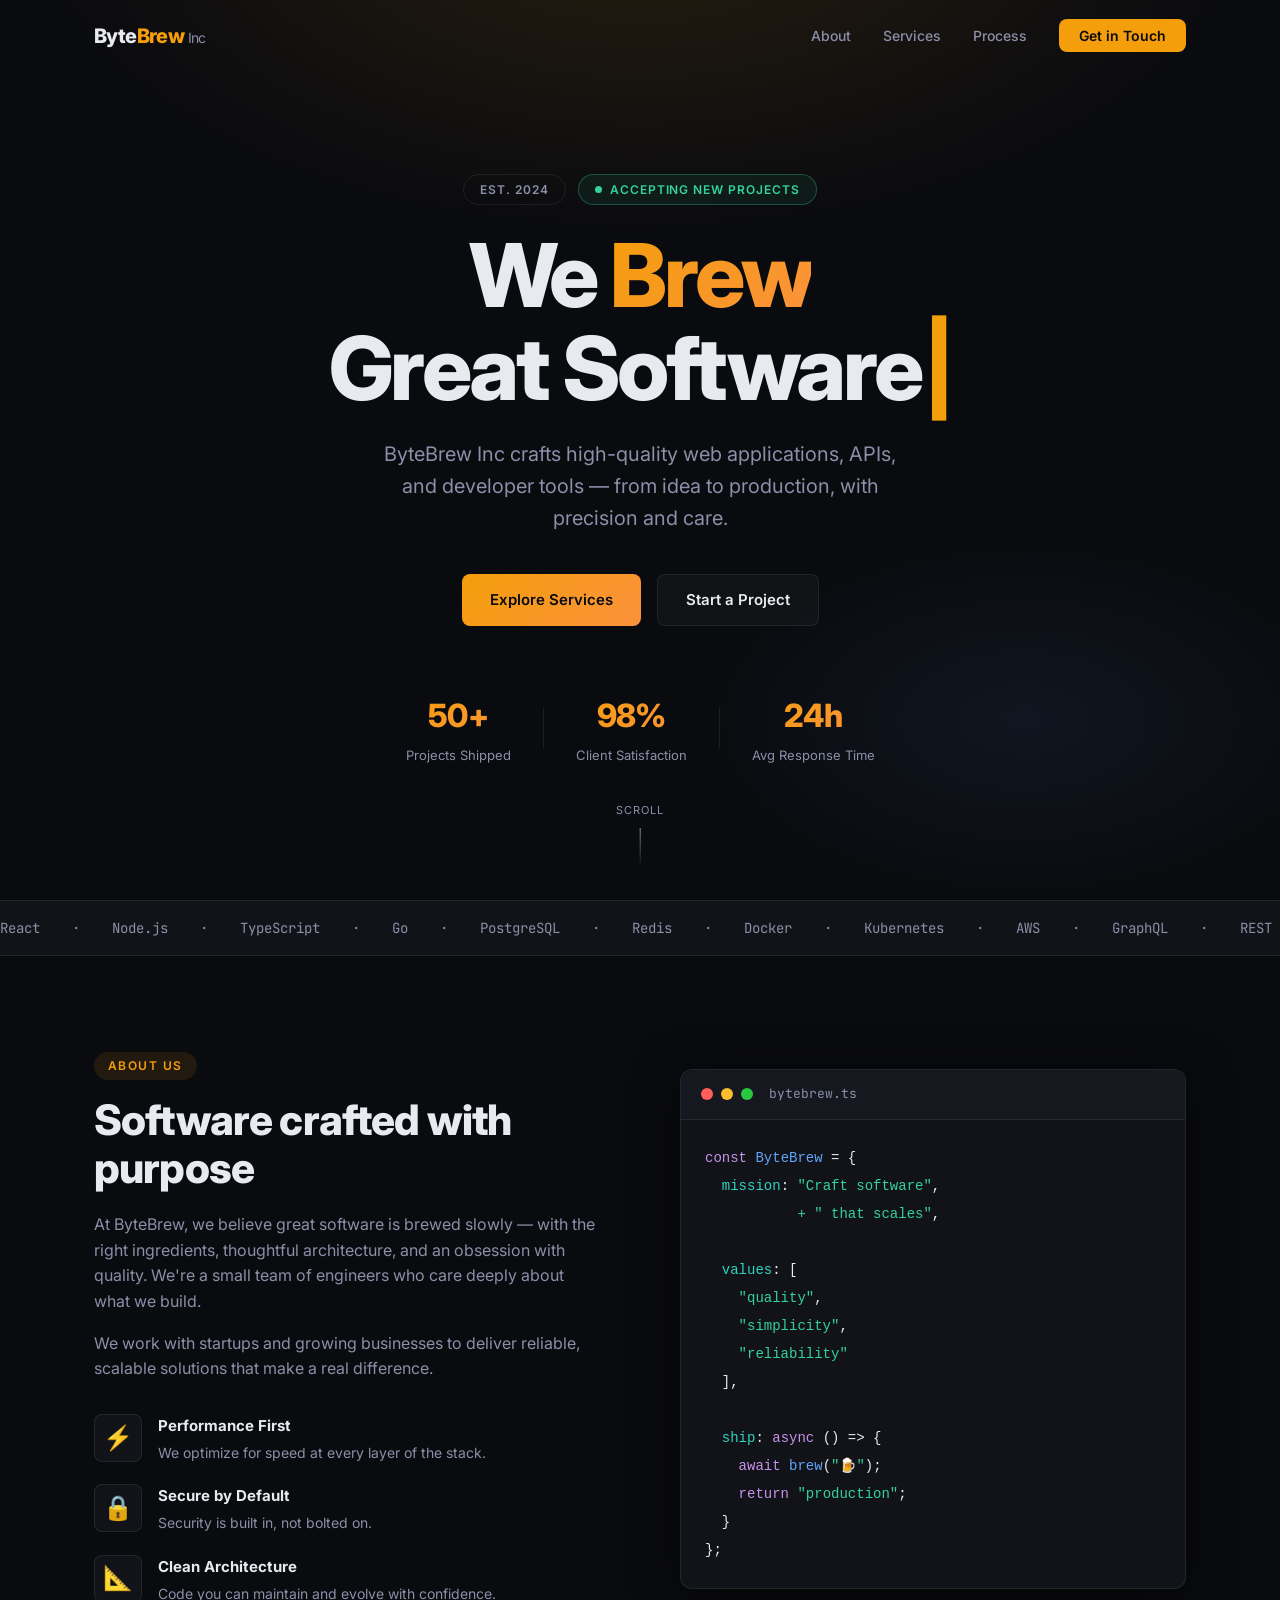
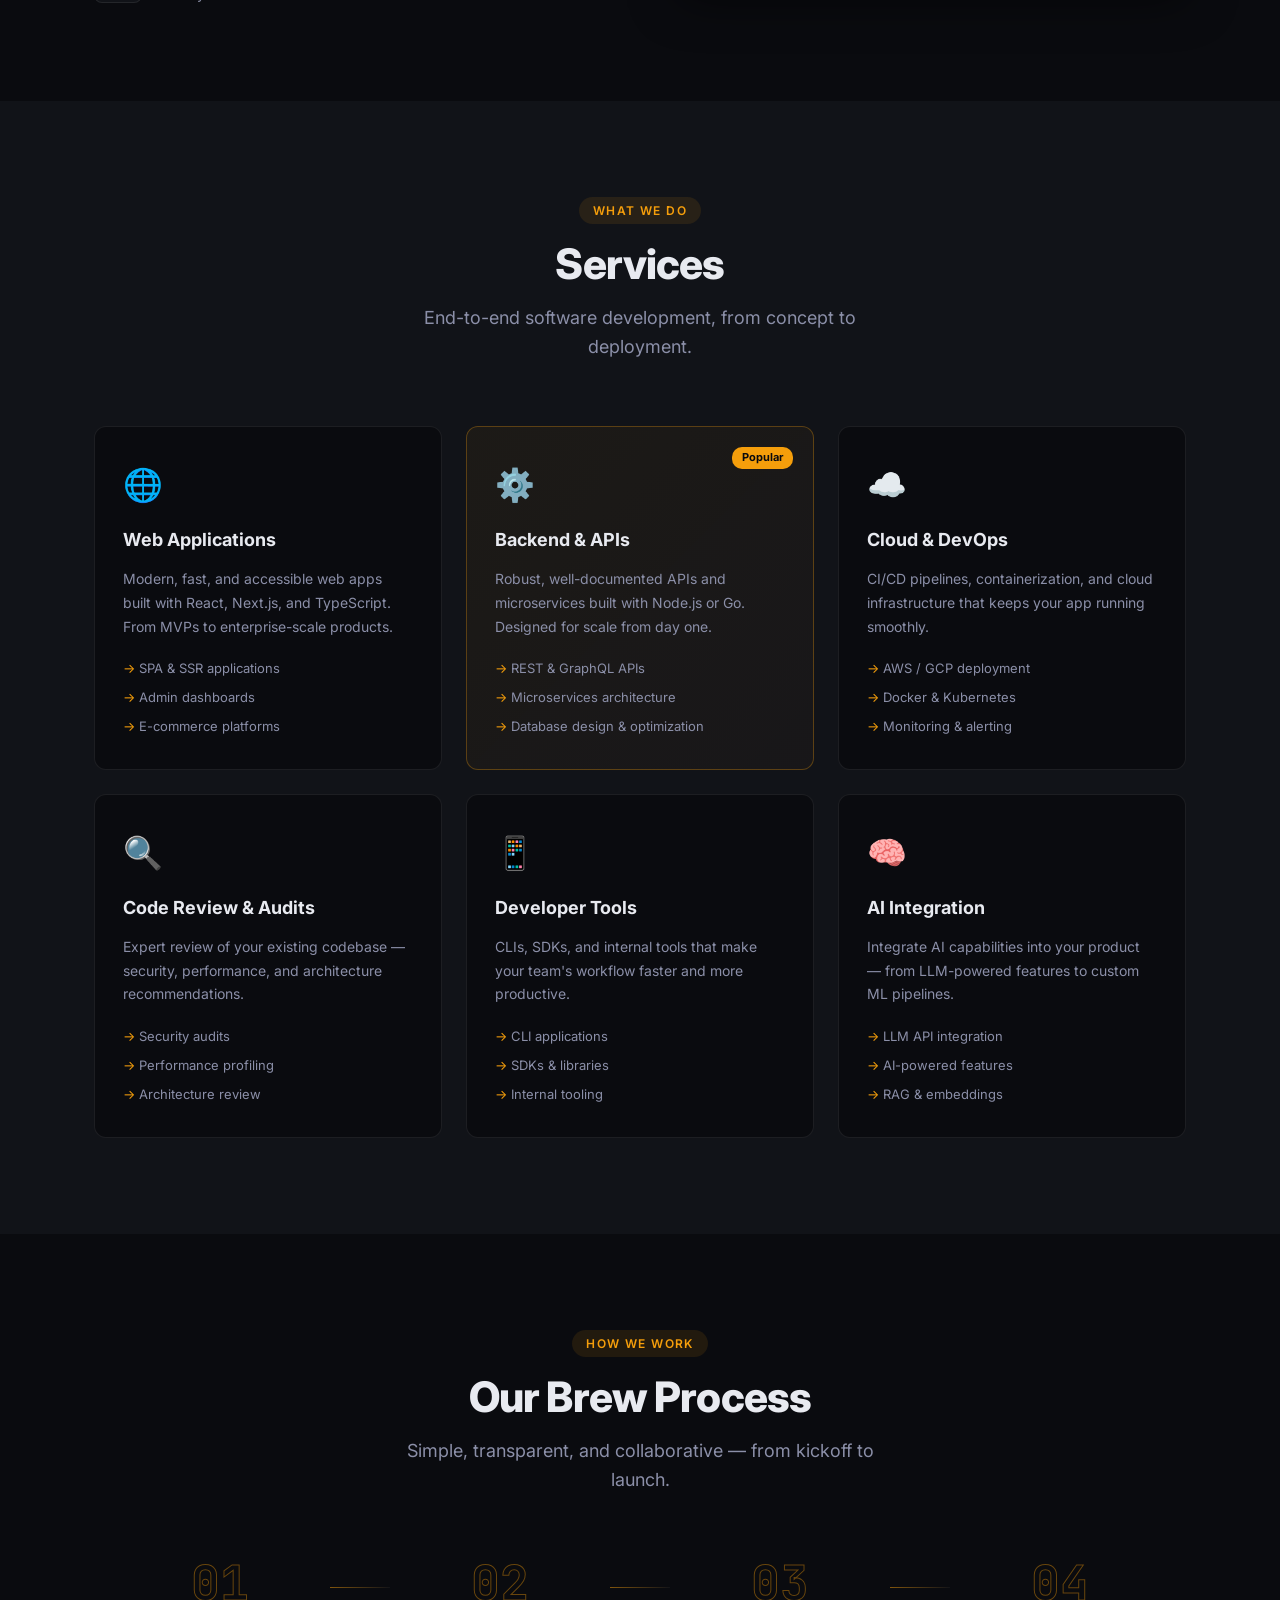
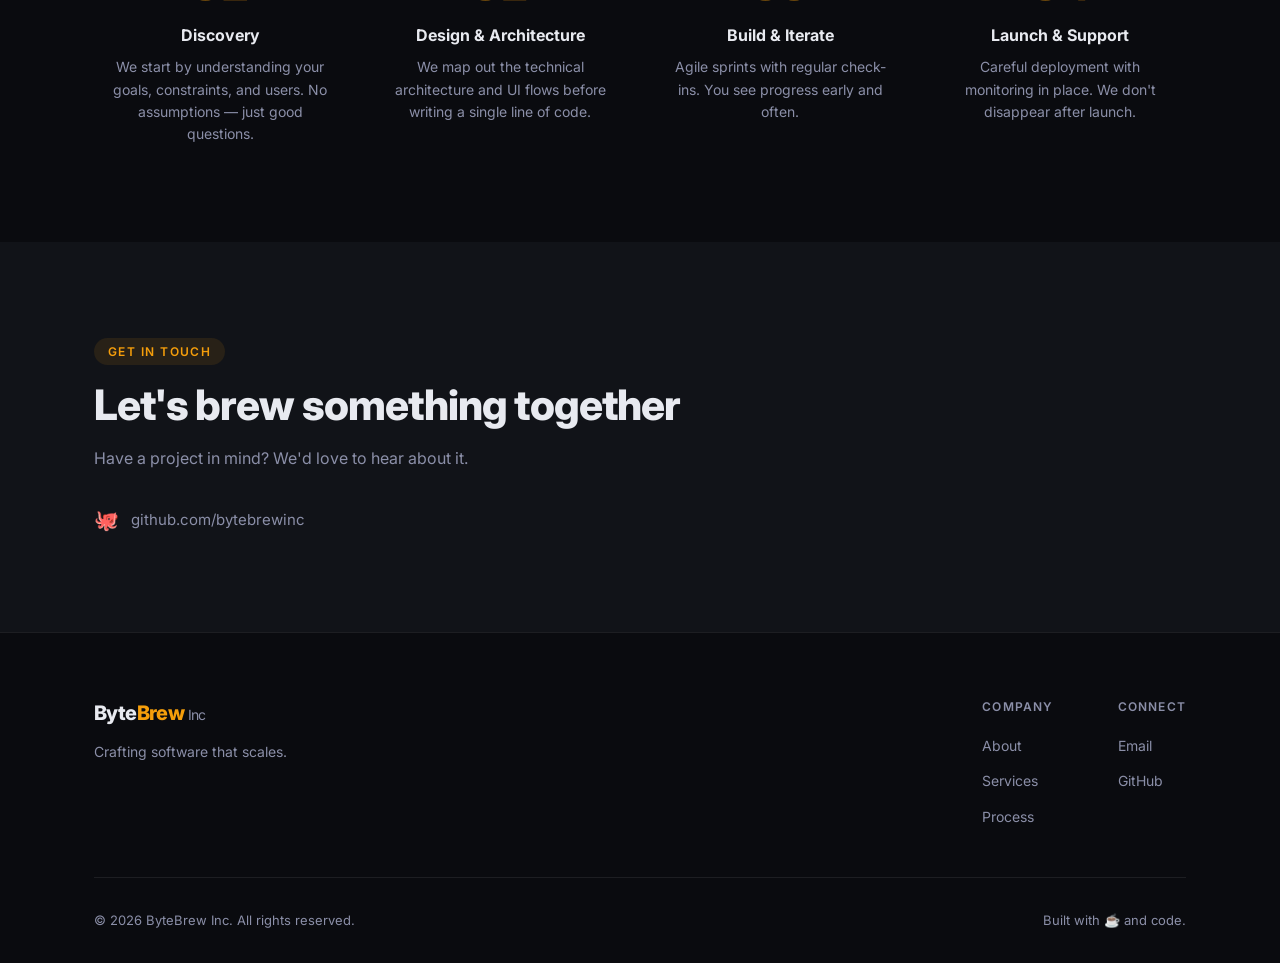
==== commit b5f91b1d: "Cleanup" ====
--- a/index.html
+++ b/index.html
@@ -40,8 +40,7 @@
     "name": "ByteBrew Inc",
     "url": "https://bytebrewinc.com",
     "logo": "https://bytebrewinc.com/assets/images/favicon.svg",
-    "email": "hello@bytebrewinc.com",
-    "description": "ByteBrew Inc crafts high-quality web applications, APIs, and developer tools — from idea to production.",
+"description": "ByteBrew Inc crafts high-quality web applications, APIs, and developer tools — from idea to production.",
     "sameAs": ["https://github.com/osho4591"],
     "serviceType": ["Web Application Development", "API Development", "Cloud DevOps", "AI Integration"]
   }
@@ -68,8 +67,6 @@
         <li><a href="#about">About</a></li>
         <li><a href="#services">Services</a></li>
         <li><a href="#process">Process</a></li>
-        <li><a href="#work">Work</a></li>
-        <li><a href="#testimonials">Clients</a></li>
         <li><a href="#contact" class="nav__cta">Get in Touch</a></li>
       </ul>
     </div>
@@ -337,150 +334,20 @@
     </div>
   </section>
 
-  <!-- Work / Portfolio -->
-  <section class="work section" id="work">
-    <div class="container">
-      <div class="section-header">
-        <div class="section-tag">Featured Work</div>
-        <h2 class="section-title">Things we've built</h2>
-        <p class="section-subtitle">A selection of recent projects across industries.</p>
-      </div>
-      <div class="work__grid">
-        <article class="work-card work-card--wide">
-          <div class="work-card__content">
-            <div class="work-card__tags">
-              <span>Next.js</span><span>Go</span><span>PostgreSQL</span>
-            </div>
-            <h3>Real-time Analytics Dashboard</h3>
-            <p>End-to-end rebuild of a legacy BI platform into a fast, multi-tenant analytics SaaS. 40 ms median query time on 50 M+ rows.</p>
-            <div class="work-card__metrics">
-              <div class="work-metric"><span>40ms</span>median query</div>
-              <div class="work-metric"><span>99.9%</span>uptime SLA</div>
-              <div class="work-metric"><span>12 wks</span>to launch</div>
-            </div>
-          </div>
-          <div class="work-card__visual work-card__visual--blue"></div>
-        </article>
-
-        <article class="work-card">
-          <div class="work-card__content">
-            <div class="work-card__tags">
-              <span>Node.js</span><span>Redis</span><span>AWS</span>
-            </div>
-            <h3>Payment Processing API</h3>
-            <p>High-throughput payments API handling 3 k+ TPS with idempotency, retries, and PCI-DSS compliance.</p>
-            <div class="work-card__metrics">
-              <div class="work-metric"><span>3k+</span>TPS</div>
-              <div class="work-metric"><span>PCI</span>compliant</div>
-            </div>
-          </div>
-          <div class="work-card__visual work-card__visual--amber"></div>
-        </article>
-
-        <article class="work-card">
-          <div class="work-card__content">
-            <div class="work-card__tags">
-              <span>React</span><span>Python</span><span>OpenAI</span>
-            </div>
-            <h3>AI Document Review Tool</h3>
-            <p>LLM-powered tool that reviews legal documents, flags risks, and drafts summaries — cutting review time by 70%.</p>
-            <div class="work-card__metrics">
-              <div class="work-metric"><span>70%</span>faster review</div>
-              <div class="work-metric"><span>RAG</span>powered</div>
-            </div>
-          </div>
-          <div class="work-card__visual work-card__visual--green"></div>
-        </article>
-      </div>
-    </div>
-  </section>
-
-  <!-- Testimonials -->
-  <section class="testimonials section" id="testimonials">
-    <div class="container">
-      <div class="section-header">
-        <div class="section-tag">Client Stories</div>
-        <h2 class="section-title">What clients say</h2>
-        <p class="section-subtitle">We let the work speak for itself.</p>
-      </div>
-      <div class="testimonials__grid">
-        <div class="testimonial-card">
-          <div class="testimonial-card__stars">★★★★★</div>
-          <p class="testimonial-card__quote">"ByteBrew delivered our API in half the time we expected. The code was clean, well-documented, and has needed zero major fixes since launch."</p>
-          <div class="testimonial-card__author">
-            <div class="testimonial-card__avatar">SK</div>
-            <div>
-              <strong>Sarah K.</strong>
-              <span>CTO, Fintech Startup</span>
-            </div>
-          </div>
-        </div>
-        <div class="testimonial-card testimonial-card--featured">
-          <div class="testimonial-card__stars">★★★★★</div>
-          <p class="testimonial-card__quote">"We hired ByteBrew for a code audit and ended up engaging them for a full rebuild. Best decision we made — our app is 3x faster and the team actually understands our domain."</p>
-          <div class="testimonial-card__author">
-            <div class="testimonial-card__avatar">MR</div>
-            <div>
-              <strong>Marcus R.</strong>
-              <span>Founder, SaaS Platform</span>
-            </div>
-          </div>
-        </div>
-        <div class="testimonial-card">
-          <div class="testimonial-card__stars">★★★★★</div>
-          <p class="testimonial-card__quote">"The team is responsive, transparent, and genuinely cares about shipping something great. Communication was clear throughout every sprint."</p>
-          <div class="testimonial-card__author">
-            <div class="testimonial-card__avatar">JL</div>
-            <div>
-              <strong>Jess L.</strong>
-              <span>Product Lead, E-commerce Co.</span>
-            </div>
-          </div>
-        </div>
-      </div>
-    </div>
-  </section>
-
   <!-- Contact -->
   <section class="contact section" id="contact">
     <div class="container">
-      <div class="contact__grid">
-        <div class="contact__content">
+      <div class="contact__content">
           <div class="section-tag">Get In Touch</div>
           <h2 class="section-title">Let's brew something together</h2>
-          <p>Have a project in mind? We'd love to hear about it. Send us a message and we'll get back to you within 24 hours.</p>
+          <p>Have a project in mind? We'd love to hear about it.</p>
           <div class="contact__links">
-            <a href="mailto:hello@bytebrewinc.com" class="contact__link">
-              <span class="contact__link-icon">✉️</span>
-              hello@bytebrewinc.com
-            </a>
             <a href="https://github.com/bytebrewinc" class="contact__link" target="_blank" rel="noopener">
               <span class="contact__link-icon">🐙</span>
               github.com/bytebrewinc
             </a>
           </div>
         </div>
-        <!-- Formspree: replace YOUR_FORM_ID with your ID from formspree.io -->
-        <form class="contact__form" id="contactForm" action="https://formspree.io/f/YOUR_FORM_ID" method="POST">
-          <div class="form-group">
-            <label for="name">Name</label>
-            <input type="text" id="name" name="name" placeholder="Your name" required />
-          </div>
-          <div class="form-group">
-            <label for="email">Email</label>
-            <input type="email" id="email" name="email" placeholder="you@company.com" required />
-          </div>
-          <div class="form-group">
-            <label for="message">Message</label>
-            <textarea id="message" name="message" rows="5" placeholder="Tell us about your project..." required></textarea>
-          </div>
-          <input type="hidden" name="_subject" value="New project inquiry — ByteBrew Inc" />
-          <input type="hidden" name="_next" value="https://bytebrewinc.com/thank-you.html" />
-          <input type="text" name="_gotcha" style="display:none" tabindex="-1" autocomplete="off" />
-          <button type="submit" class="btn btn--primary btn--full">Send Message →</button>
-          <p class="form-note">We respond within 24 hours.</p>
-        </form>
-      </div>
     </div>
   </section>
 
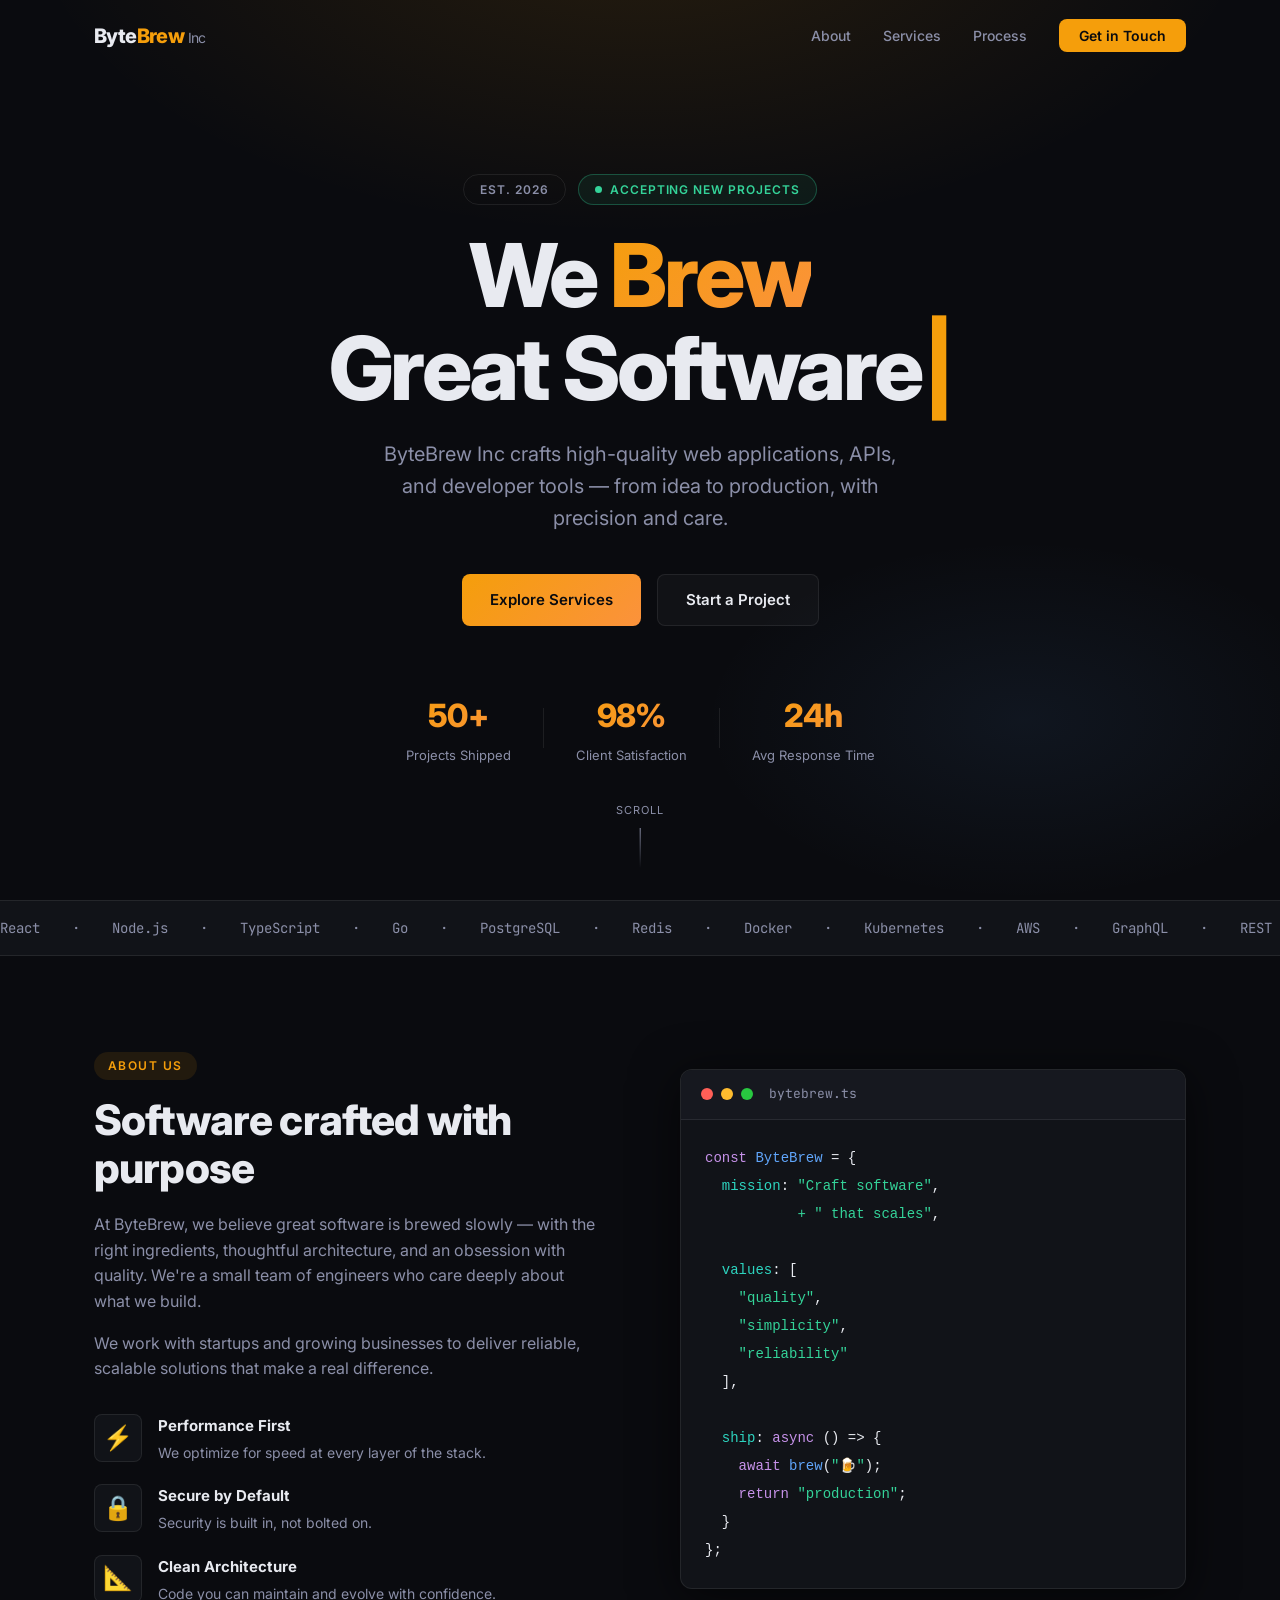
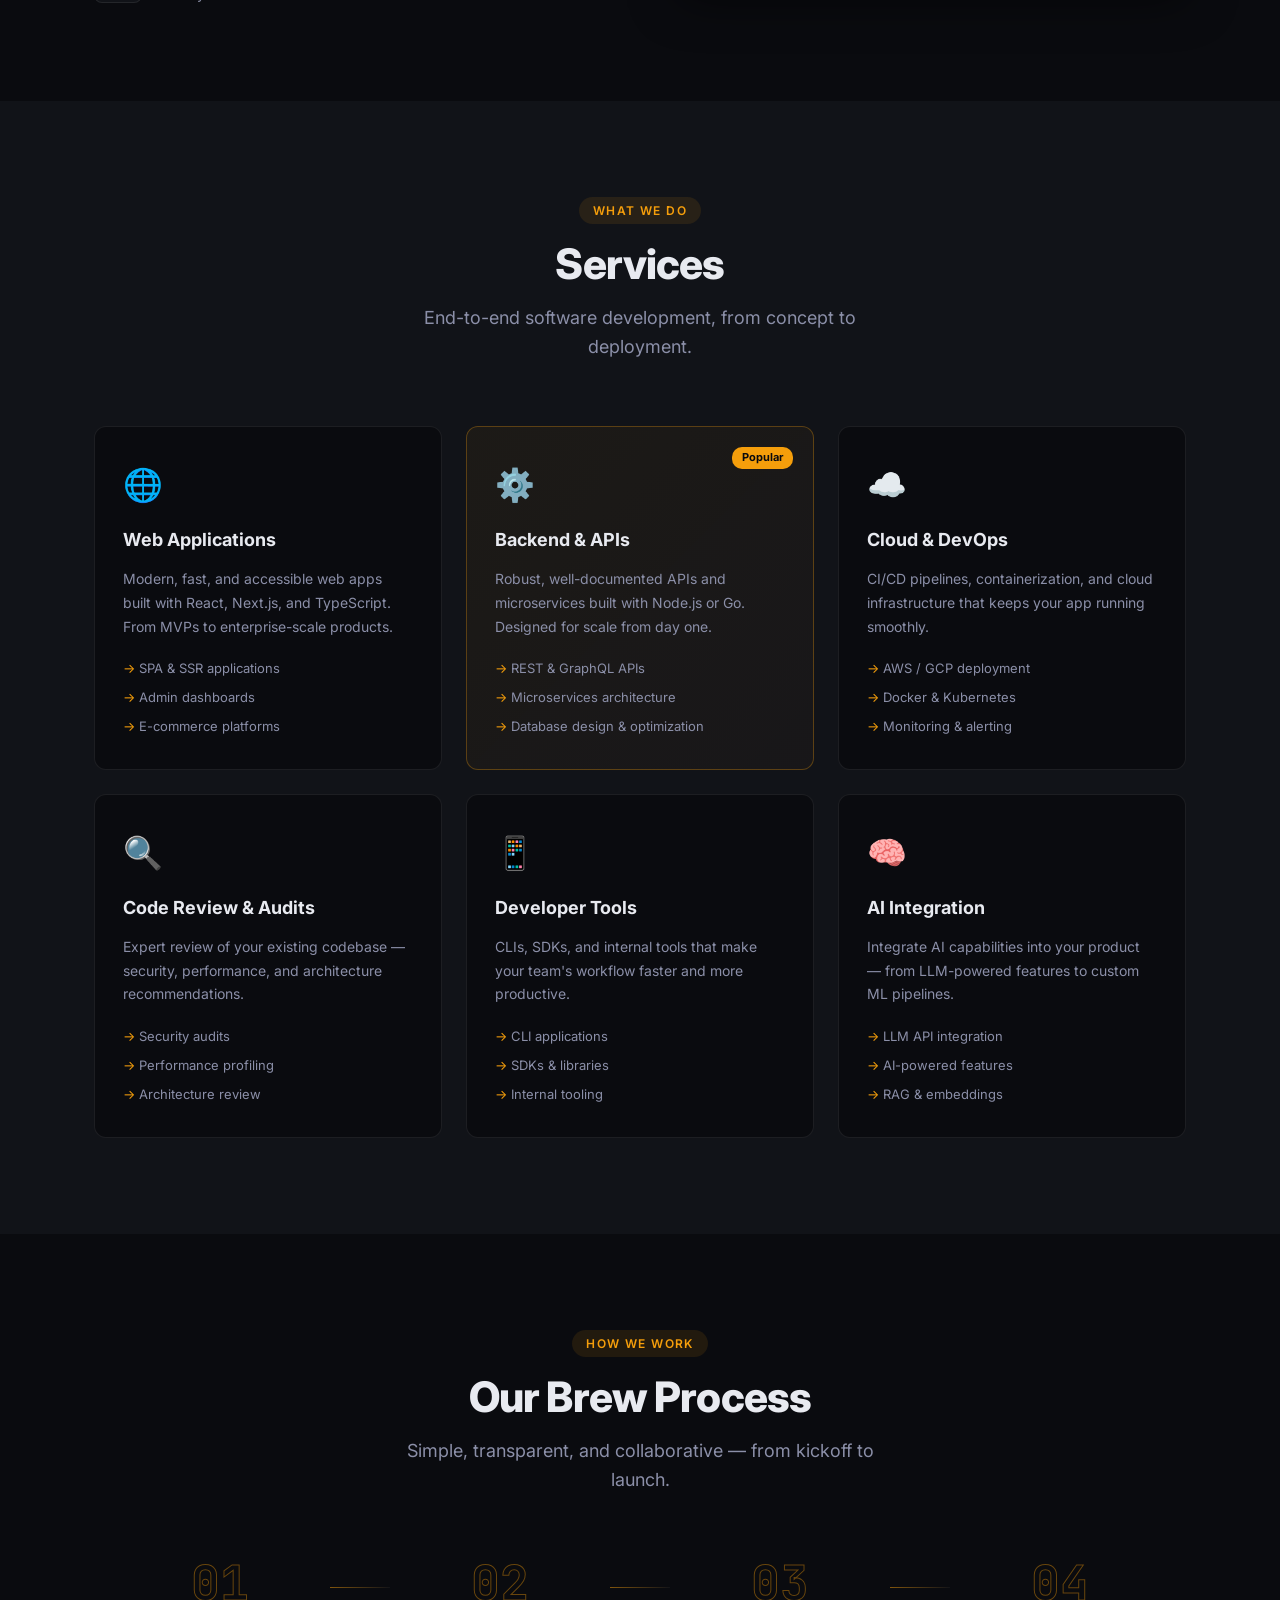
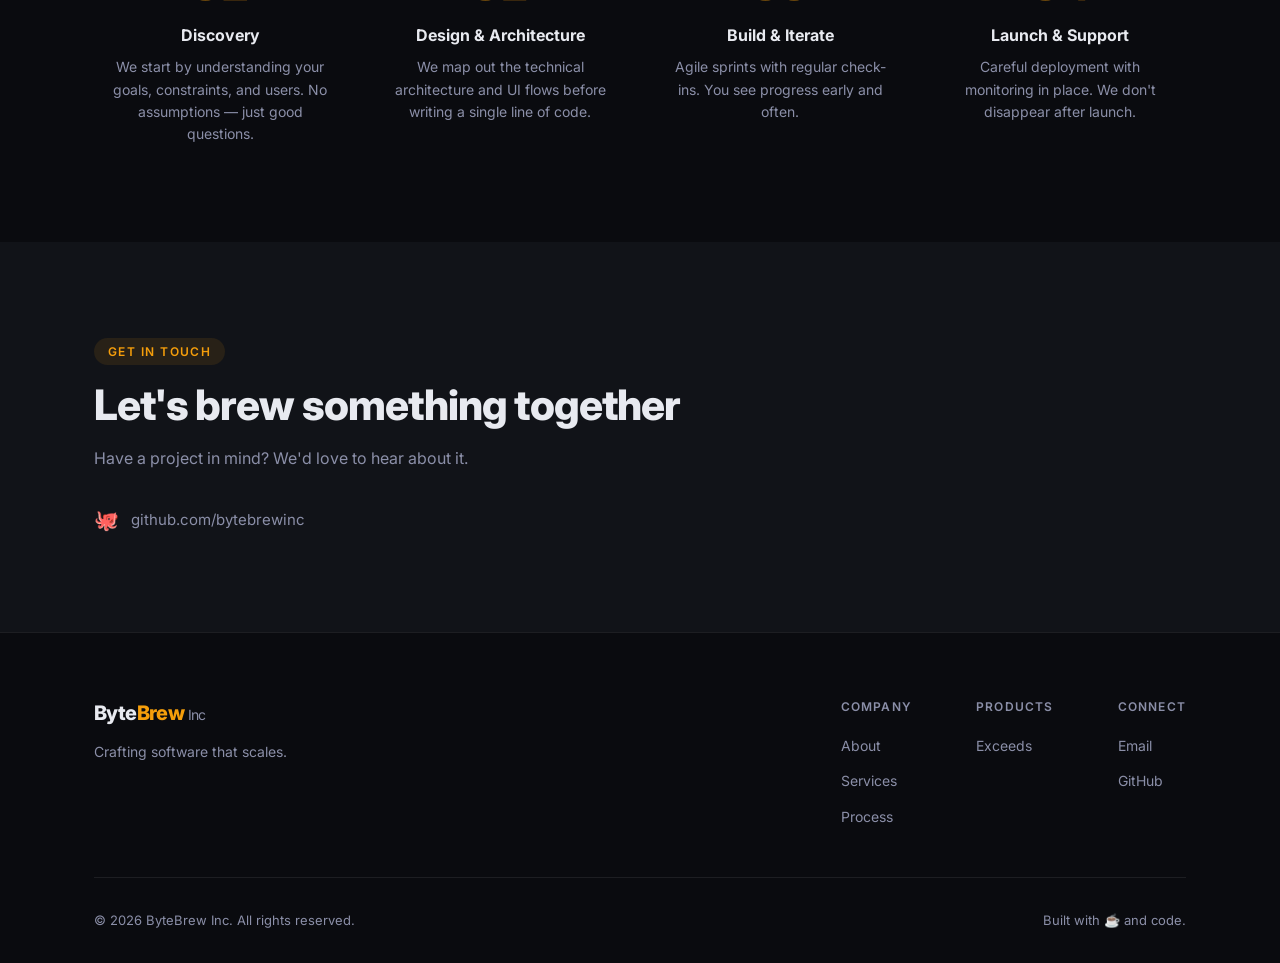
==== commit a24f08a0: "update website" ====
--- a/index.html
+++ b/index.html
@@ -77,7 +77,7 @@
     <div class="hero__bg"></div>
     <div class="hero__container">
       <div class="hero__badges">
-        <div class="hero__badge">Est. 2024</div>
+        <div class="hero__badge">Est. 2026</div>
         <div class="hero__badge hero__badge--available">
           <span class="avail-dot"></span> Accepting new projects
         </div>
@@ -371,6 +371,12 @@
             </ul>
           </div>
           <div class="footer__col">
+            <h4>Products</h4>
+            <ul>
+              <li><a href="https://getexceeds.com" target="_blank" rel="noopener">Exceeds</a></li>
+            </ul>
+          </div>
+          <div class="footer__col">
             <h4>Connect</h4>
             <ul>
               <li><a href="mailto:hello@bytebrewinc.com">Email</a></li>
@@ -380,7 +386,7 @@
         </div>
       </div>
       <div class="footer__bottom">
-        <p>© <span id="year">2024</span> ByteBrew Inc. All rights reserved.</p>
+        <p>© <span id="year">2026</span> ByteBrew Inc. All rights reserved.</p>
         <p>Built with ☕ and code.</p>
       </div>
     </div>
